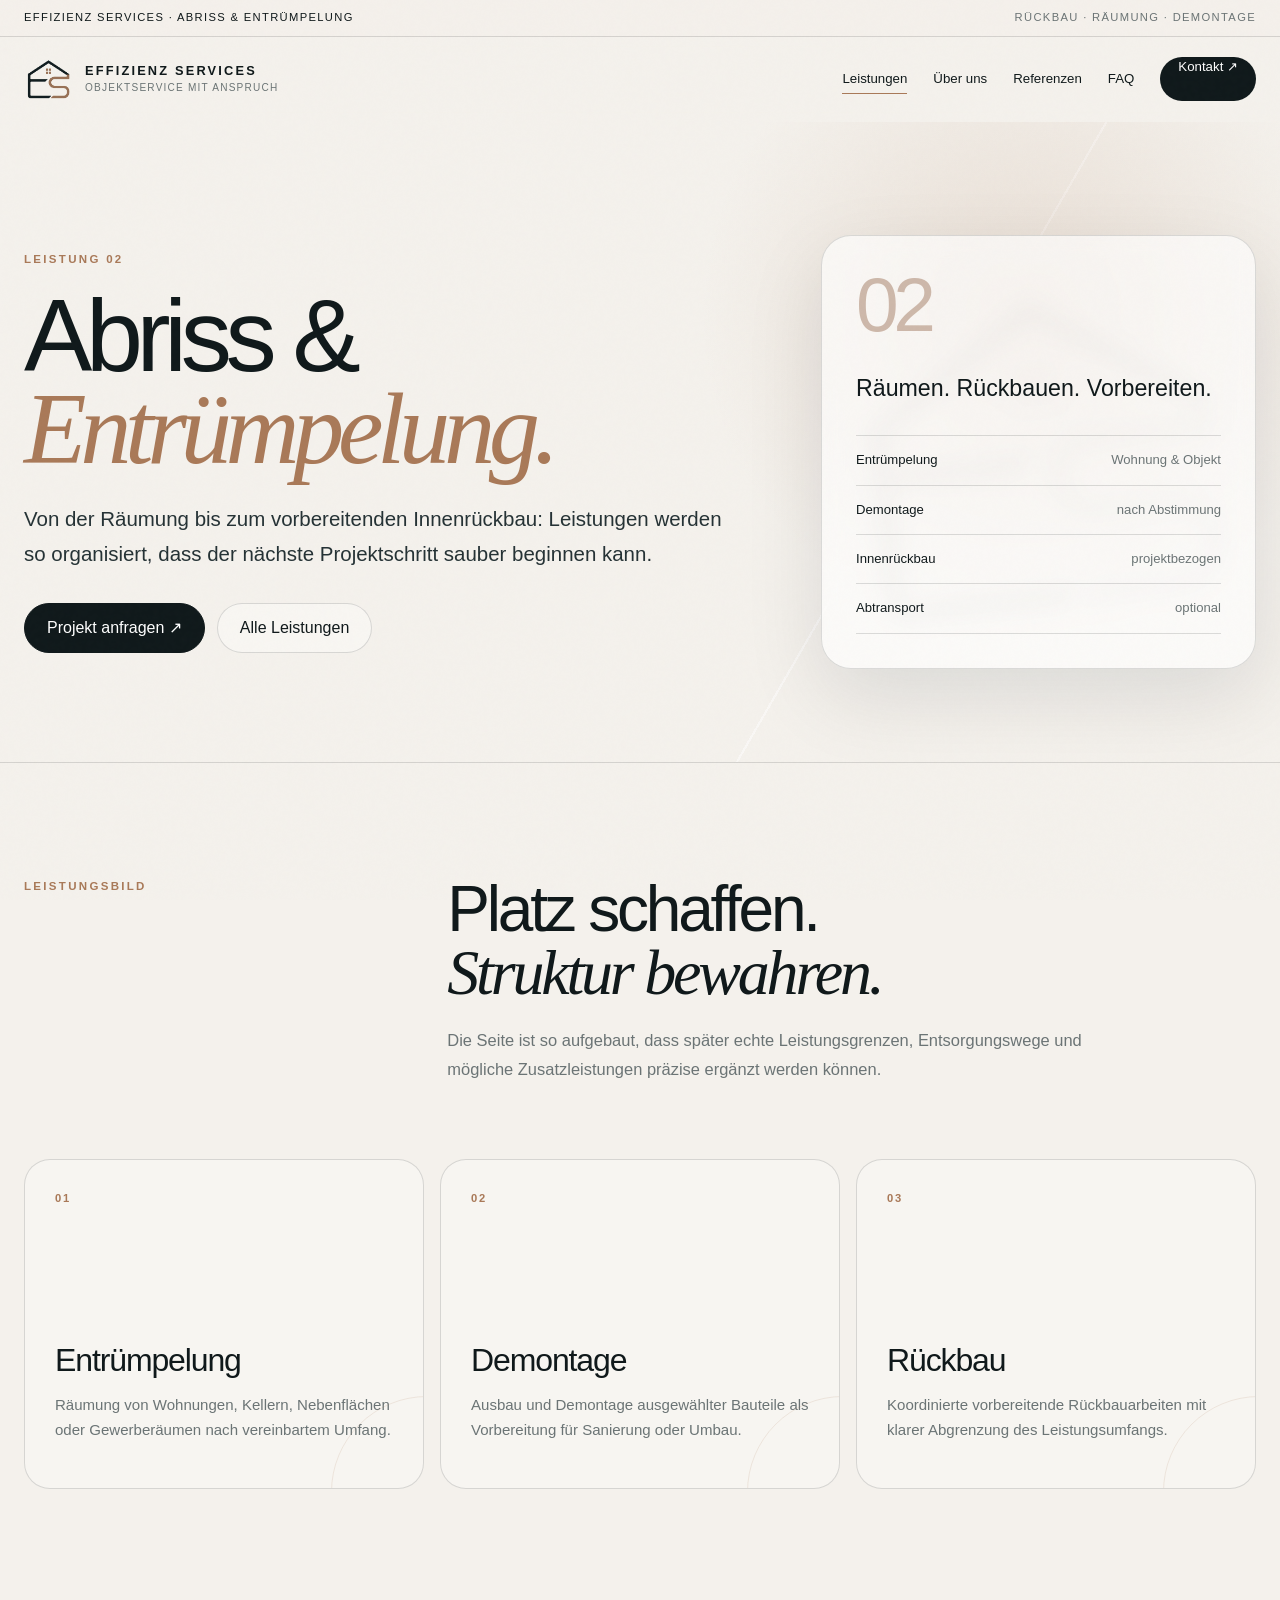
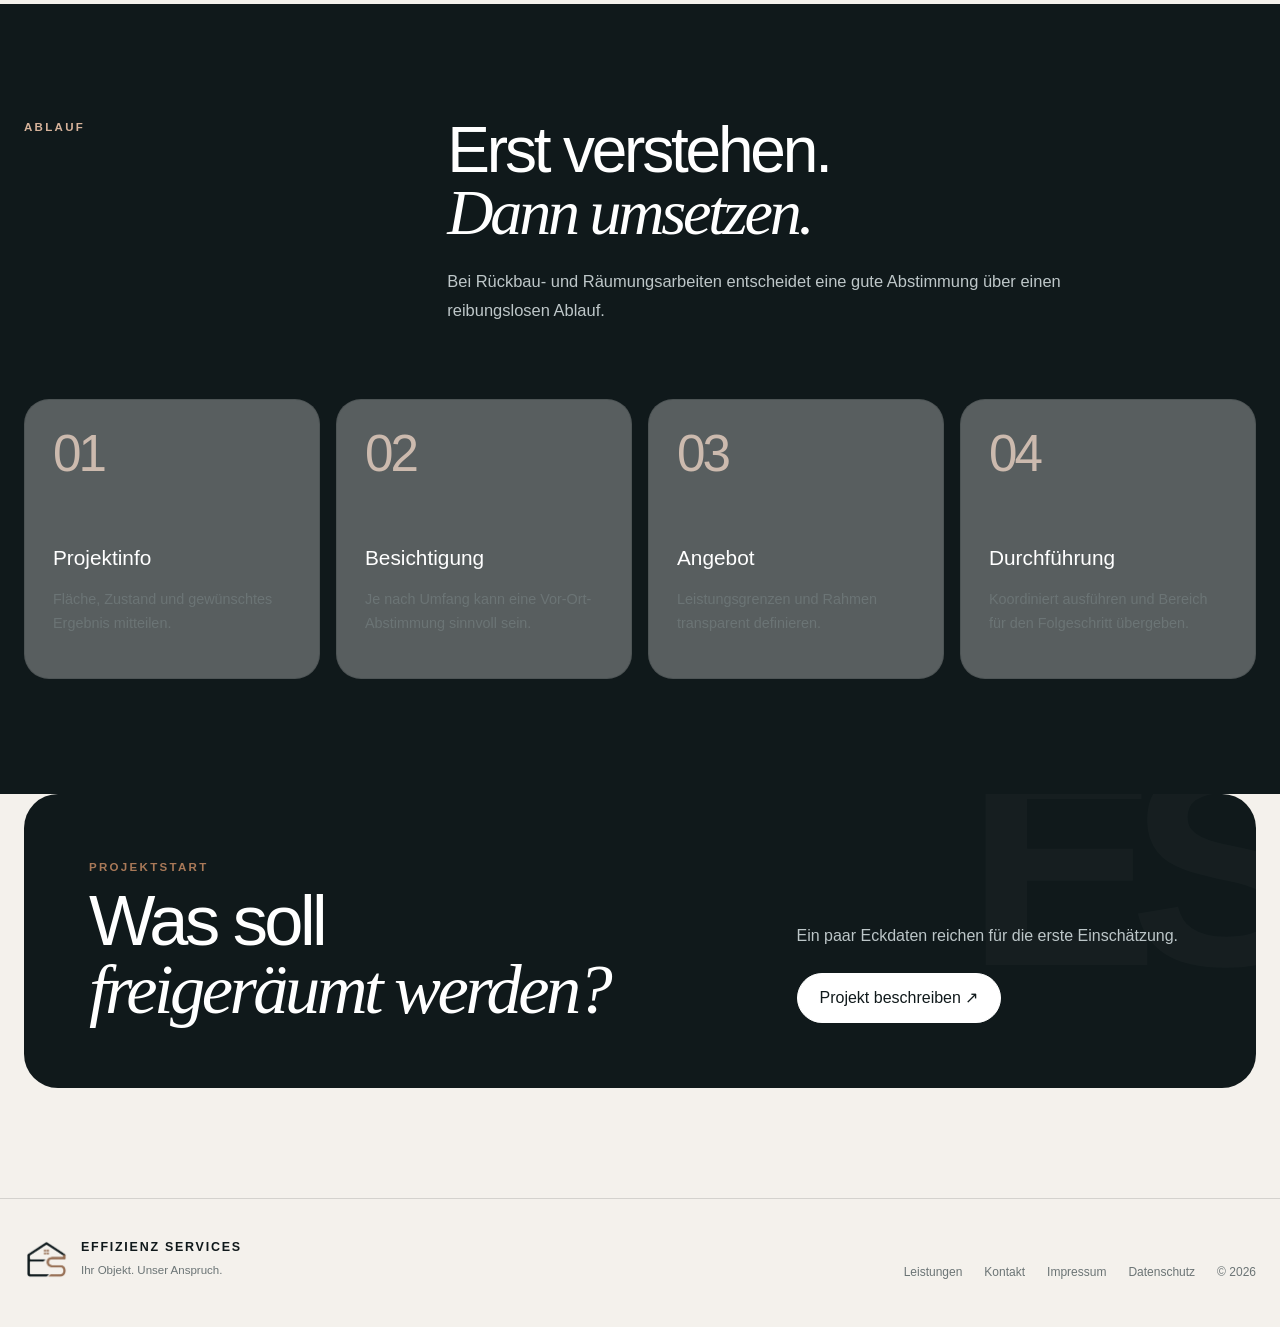
==== abriss-entruempelung/index.html @ 51187a9a "Build premium multi-page website inspired by architectural references" ====
<!doctype html><html lang="de"><head><meta charset="utf-8"><meta name="viewport" content="width=device-width, initial-scale=1, viewport-fit=cover"><title>Abriss & Entrümpelung | Effizienz Services</title><meta name="description" content="Innenrückbau, Demontage und Entrümpelung – strukturiert geplant und sauber umgesetzt."><link rel="canonical" href="https://effizienz.pages.dev/abriss-entruempelung/"><link rel="icon" href="/Picture2.png"><link rel="stylesheet" href="/pages.css"></head><body><div class="noise"></div><div class="topline"><div class="wrap"><span>Effizienz Services · Abriss & Entrümpelung</span><span>Rückbau · Räumung · Demontage</span></div></div><header><div class="wrap nav"><a class="brand" href="/"><img src="/Picture2.png" alt="Effizienz Services Logo"><span class="brand-copy"><strong>Effizienz Services</strong><span>Objektservice mit Anspruch</span></span></a><button class="menu-btn" aria-label="Menü öffnen" aria-expanded="false"><span></span></button><nav><a class="active" href="/leistungen/">Leistungen</a><a href="/ueber-uns/">Über uns</a><a href="/referenzen/">Referenzen</a><a href="/faq/">FAQ</a><a class="nav-cta" href="/kontakt/">Kontakt ↗</a></nav></div></header><main><section class="page-hero"><div class="wrap hero-shell"><div class="hero-copy reveal"><div class="eyebrow">Leistung 02</div><h1>Abriss &<br><span class="serif">Entrümpelung.</span></h1><p>Von der Räumung bis zum vorbereitenden Innenrückbau: Leistungen werden so organisiert, dass der nächste Projektschritt sauber beginnen kann.</p><div class="hero-actions"><a class="btn dark" href="/kontakt/">Projekt anfragen ↗</a><a class="btn light" href="/leistungen/">Alle Leistungen</a></div></div><div class="hero-aside reveal"><img class="hero-mark" src="/Picture2.png" alt=""><div class="info-card"><div class="num">02</div><h3>Räumen. Rückbauen. Vorbereiten.</h3><div class="info-list"><span><b>Entrümpelung</b><em>Wohnung & Objekt</em></span><span><b>Demontage</b><em>nach Abstimmung</em></span><span><b>Innenrückbau</b><em>projektbezogen</em></span><span><b>Abtransport</b><em>optional</em></span></div></div></div></div></section><section class="content"><div class="wrap"><div class="section-head reveal"><div class="eyebrow">Leistungsbild</div><div><h2>Platz schaffen.<br><span class="serif">Struktur bewahren.</span></h2><p>Die Seite ist so aufgebaut, dass später echte Leistungsgrenzen, Entsorgungswege und mögliche Zusatzleistungen präzise ergänzt werden können.</p></div></div><div class="cards"><div class="card span4 reveal"><span class="kicker">01</span><div><h3>Entrümpelung</h3><p>Räumung von Wohnungen, Kellern, Nebenflächen oder Gewerberäumen nach vereinbartem Umfang.</p></div></div><div class="card span4 reveal"><span class="kicker">02</span><div><h3>Demontage</h3><p>Ausbau und Demontage ausgewählter Bauteile als Vorbereitung für Sanierung oder Umbau.</p></div></div><div class="card span4 reveal"><span class="kicker">03</span><div><h3>Rückbau</h3><p>Koordinierte vorbereitende Rückbauarbeiten mit klarer Abgrenzung des Leistungsumfangs.</p></div></div></div></div></section><section class="content dark-section"><div class="wrap"><div class="section-head reveal"><div class="eyebrow">Ablauf</div><div><h2>Erst verstehen.<br><span class="serif">Dann umsetzen.</span></h2><p>Bei Rückbau- und Räumungsarbeiten entscheidet eine gute Abstimmung über einen reibungslosen Ablauf.</p></div></div><div class="process-grid"><div class="process-card reveal"><span class="step">01</span><div><h3>Projektinfo</h3><p>Fläche, Zustand und gewünschtes Ergebnis mitteilen.</p></div></div><div class="process-card reveal"><span class="step">02</span><div><h3>Besichtigung</h3><p>Je nach Umfang kann eine Vor-Ort-Abstimmung sinnvoll sein.</p></div></div><div class="process-card reveal"><span class="step">03</span><div><h3>Angebot</h3><p>Leistungsgrenzen und Rahmen transparent definieren.</p></div></div><div class="process-card reveal"><span class="step">04</span><div><h3>Durchführung</h3><p>Koordiniert ausführen und Bereich für den Folgeschritt übergeben.</p></div></div></div></div></section><section class="cta"><div class="wrap"><div class="cta-shell reveal"><div><div class="eyebrow">Projektstart</div><h2>Was soll<br><span class="serif">freigeräumt werden?</span></h2></div><div><p>Ein paar Eckdaten reichen für die erste Einschätzung.</p><a class="btn" href="/kontakt/">Projekt beschreiben ↗</a></div></div></div></section></main><footer><div class="wrap footer-grid"><div class="footer-brand"><img src="/Picture2.png" alt=""><div><strong>Effizienz Services</strong><span>Ihr Objekt. Unser Anspruch.</span></div></div><div class="footer-links"><a href="/leistungen/">Leistungen</a><a href="/kontakt/">Kontakt</a><a href="/impressum/">Impressum</a><a href="/datenschutz/">Datenschutz</a><span>© <span id="year"></span></span></div></div></footer><script src="/site.js" defer></script></body></html>
---- pages.css ----
:root{--ink:#10191b;--ink2:#253235;--paper:#f4f1ec;--paper2:#ebe6de;--white:#fff;--bronze:#a97958;--bronze2:#d4b39d;--muted:#6b7475;--line:rgba(16,25,27,.14);--darkline:rgba(255,255,255,.16);--max:1320px;--shadow:0 28px 80px rgba(13,23,25,.10)}*{box-sizing:border-box}html{scroll-behavior:smooth;overflow-x:hidden}body{margin:0;min-width:0;overflow-x:hidden;background:var(--paper);color:var(--ink);font-family:"Helvetica Neue",Helvetica,Arial,sans-serif;line-height:1.55;-webkit-font-smoothing:antialiased;text-rendering:optimizeLegibility}img,svg{display:block;max-width:100%}a{color:inherit;text-decoration:none}button,input,textarea,select{font:inherit}section,header,footer,main,div,article,aside,nav{min-width:0}h1,h2,h3,p,a,span,strong{overflow-wrap:break-word}.wrap{width:min(calc(100% - 48px),var(--max));margin-inline:auto}.serif{font-family:Georgia,"Times New Roman",serif;font-style:italic;font-weight:400}.eyebrow{font-size:.72rem;letter-spacing:.20em;text-transform:uppercase;font-weight:700;color:var(--bronze)}.btn{display:inline-flex;align-items:center;justify-content:center;gap:10px;min-height:50px;padding:0 22px;border:1px solid var(--ink);border-radius:999px;background:transparent;white-space:nowrap;transition:.22s ease}.btn:hover{transform:translateY(-2px);box-shadow:0 14px 34px rgba(16,25,27,.12)}.btn.dark{background:var(--ink);color:#fff}.btn.light{background:rgba(255,255,255,.35);border-color:var(--line)}.noise{position:fixed;inset:0;z-index:100;pointer-events:none;opacity:.03;background-image:url("data:image/svg+xml,%3Csvg viewBox='0 0 180 180' xmlns='http://www.w3.org/2000/svg'%3E%3Cfilter id='n'%3E%3CfeTurbulence type='fractalNoise' baseFrequency='.9' numOctaves='3' stitchTiles='stitch'/%3E%3C/filter%3E%3Crect width='100%25' height='100%25' filter='url(%23n)' opacity='.55'/%3E%3C/svg%3E")}.topline{border-bottom:1px solid var(--line);font-size:.7rem;letter-spacing:.12em;text-transform:uppercase;background:rgba(244,241,236,.96)}.topline .wrap{height:36px;display:flex;align-items:center;justify-content:space-between;gap:20px;white-space:nowrap;overflow:hidden}.topline span:last-child{color:var(--muted);overflow:hidden;text-overflow:ellipsis}header{position:sticky;top:0;z-index:50;border-bottom:1px solid transparent;background:rgba(244,241,236,.86);backdrop-filter:blur(18px);-webkit-backdrop-filter:blur(18px);transition:.2s ease}header.scrolled{border-color:var(--line);background:rgba(244,241,236,.96)}.nav{height:84px;display:flex;align-items:center;justify-content:space-between;gap:28px}.brand{display:flex;align-items:center;gap:13px}.brand img{width:48px;height:48px;object-fit:contain;flex:0 0 auto}.brand-copy{display:flex;flex-direction:column;line-height:1.08}.brand-copy strong{font-size:.8rem;letter-spacing:.17em;text-transform:uppercase;white-space:nowrap}.brand-copy span{margin-top:6px;font-size:.63rem;letter-spacing:.12em;text-transform:uppercase;color:var(--muted);white-space:nowrap}.menu-btn{display:none;position:relative;width:44px;height:44px;border:1px solid var(--line);border-radius:50%;background:rgba(255,255,255,.35)}.menu-btn span,.menu-btn:before,.menu-btn:after{content:"";position:absolute;left:50%;width:18px;height:1px;background:var(--ink);transform:translateX(-50%);transition:.2s}.menu-btn span{top:50%}.menu-btn:before{top:39%}.menu-btn:after{top:61%}.menu-btn.open span{opacity:0}.menu-btn.open:before{top:50%;transform:translateX(-50%) rotate(45deg)}.menu-btn.open:after{top:50%;transform:translateX(-50%) rotate(-45deg)}nav{display:flex;align-items:center;gap:26px;font-size:.83rem}nav a{position:relative;padding:10px 0;white-space:nowrap}nav a:not(.nav-cta):after{content:"";position:absolute;left:0;right:100%;bottom:5px;height:1px;background:var(--bronze);transition:.2s}nav a:hover:after,nav a.active:after{right:0}.nav-cta{min-height:44px;padding:0 18px;border-radius:999px;background:var(--ink);color:#fff}.page-hero{position:relative;overflow:hidden;border-bottom:1px solid var(--line)}.page-hero:before{content:"";position:absolute;inset:0;background:radial-gradient(circle at 80% 30%,rgba(169,121,88,.16),transparent 29%),linear-gradient(120deg,transparent 0 67%,rgba(255,255,255,.46) 67% 67.15%,transparent 67.15%)}.hero-shell{position:relative;min-height:620px;padding:100px 0 80px;display:grid;grid-template-columns:minmax(0,1.25fr) minmax(340px,.75fr);gap:72px;align-items:center}.hero-copy{position:relative;z-index:2}.hero-copy .eyebrow{margin-bottom:22px}.hero-copy h1{margin:0;font-size:clamp(3.7rem,8vw,8.5rem);line-height:.89;letter-spacing:-.062em;font-weight:500;max-width:950px}.hero-copy h1 .serif{color:var(--bronze)}.hero-copy>p{max-width:720px;margin-top:28px;font-size:clamp(1.03rem,1.6vw,1.28rem);line-height:1.7;color:var(--ink2)}.hero-actions{display:flex;flex-wrap:wrap;gap:12px;margin-top:32px}.hero-aside{position:relative;min-height:460px;display:grid;place-items:center}.hero-mark{position:absolute;width:min(92%,460px);opacity:.055;filter:grayscale(1);transform:rotate(-6deg)}.info-card{position:relative;z-index:2;width:min(100%,440px);padding:34px;border:1px solid var(--line);border-radius:30px;background:rgba(255,255,255,.62);backdrop-filter:blur(10px);box-shadow:var(--shadow)}.info-card .num{font-size:4.8rem;line-height:.9;letter-spacing:-.07em;font-weight:300;color:#cdb8aa}.info-card h3{margin:32px 0 12px;font-size:1.45rem;font-weight:500}.info-card p{color:var(--muted);font-size:.94rem}.info-list{display:grid;gap:0;margin-top:28px;border-top:1px solid var(--line)}.info-list span{display:flex;justify-content:space-between;gap:18px;padding:14px 0;border-bottom:1px solid var(--line);font-size:.82rem}.info-list b{font-weight:500}.info-list em{font-style:normal;color:var(--muted);text-align:right}section.content{padding:115px 0}.section-head{display:grid;grid-template-columns:.62fr 1.38fr;gap:60px;align-items:start;margin-bottom:58px}.section-head h2{margin:0;font-size:clamp(2.5rem,5vw,5.3rem);line-height:.98;letter-spacing:-.05em;font-weight:500}.section-head p{max-width:690px;margin-top:22px;color:var(--muted);font-size:1.03rem;line-height:1.75}.cards{display:grid;grid-template-columns:repeat(12,minmax(0,1fr));gap:16px}.card{position:relative;overflow:hidden;min-height:330px;padding:30px;border:1px solid var(--line);border-radius:26px;background:rgba(255,255,255,.28);display:flex;flex-direction:column;justify-content:space-between;transition:.25s ease}.card:hover{transform:translateY(-5px);background:#fff;box-shadow:var(--shadow)}.card.span7{grid-column:span 7}.card.span5{grid-column:span 5}.card.span4{grid-column:span 4}.card.span6{grid-column:span 6}.card .kicker{font-size:.7rem;letter-spacing:.16em;text-transform:uppercase;color:var(--bronze);font-weight:700}.card h3{margin:44px 0 12px;font-size:clamp(1.45rem,2.5vw,2.25rem);line-height:1.08;letter-spacing:-.035em;font-weight:500}.card p{color:var(--muted);font-size:.94rem;line-height:1.65;max-width:560px}.card .arrow{position:absolute;top:24px;right:24px;font-size:1.5rem;color:#aea5a0}.card:after{content:"";position:absolute;width:190px;height:190px;border:1px solid rgba(169,121,88,.14);border-radius:50%;right:-100px;bottom:-100px}.dark-section{background:var(--ink);color:#fff;overflow:hidden}.dark-section .section-head p{color:#bec7c9}.dark-section .eyebrow{color:#d7b39b}.dark-section .card{background:rgba(255,255,255,.035);border-color:var(--darkline)}.dark-section .card:hover{background:rgba(255,255,255,.07);box-shadow:none}.dark-section .card p{color:#b8c2c4}.dark-section .card:after{border-color:rgba(255,255,255,.08)}.split{display:grid;grid-template-columns:1fr 1fr;gap:70px;align-items:center}.split-copy h2{margin:14px 0 24px;font-size:clamp(2.6rem,5vw,5.4rem);line-height:.97;letter-spacing:-.05em;font-weight:500}.split-copy p{color:var(--muted);line-height:1.75;max-width:650px}.checklist{display:grid;grid-template-columns:1fr 1fr;gap:12px 26px;margin-top:30px;padding-top:24px;border-top:1px solid var(--line)}.check{display:flex;align-items:center;gap:10px;font-size:.86rem}.check i{display:block;width:7px;height:7px;border-radius:50%;background:var(--bronze);flex:0 0 auto}.abstract-panel{position:relative;min-height:540px;border:1px solid var(--line);border-radius:32px;background:linear-gradient(145deg,#ece5dc,#faf8f4);overflow:hidden;display:grid;place-items:center}.abstract-panel img{width:min(67%,350px);opacity:.94}.abstract-panel:before,.abstract-panel:after{content:"";position:absolute;border:1px solid rgba(169,121,88,.28);border-radius:50%}.abstract-panel:before{width:360px;height:360px;right:-80px;top:-100px}.abstract-panel:after{width:230px;height:230px;left:-60px;bottom:-70px}.quote{position:absolute;left:28px;right:28px;bottom:28px;padding:22px;background:rgba(16,25,27,.94);color:#fff;border-radius:20px}.quote strong{display:block;font-size:1.05rem;font-weight:500}.quote span{display:block;margin-top:5px;color:#b9c3c5;font-size:.78rem}.process-grid{display:grid;grid-template-columns:repeat(4,1fr);gap:16px}.process-card{min-height:280px;padding:28px;border:1px solid var(--line);border-radius:25px;background:rgba(255,255,255,.3);display:flex;flex-direction:column;justify-content:space-between}.process-card .step{font-size:3.2rem;line-height:1;color:#ccbaae;font-weight:300;letter-spacing:-.06em}.process-card h3{margin:36px 0 10px;font-size:1.3rem;font-weight:500}.process-card p{font-size:.9rem;color:var(--muted);line-height:1.65}.cta{padding:0 0 110px}.cta-shell{position:relative;overflow:hidden;padding:65px;border-radius:34px;background:var(--ink);color:#fff;display:grid;grid-template-columns:1.25fr .75fr;gap:50px;align-items:end}.cta-shell:after{content:"ES";position:absolute;right:-3%;top:-25%;font-size:18rem;line-height:1;font-weight:800;letter-spacing:-.1em;color:rgba(255,255,255,.025);pointer-events:none}.cta h2{position:relative;z-index:2;margin:10px 0 0;font-size:clamp(2.8rem,5.5vw,5.7rem);line-height:.96;letter-spacing:-.05em;font-weight:500}.cta p{position:relative;z-index:2;color:#bcc6c8;line-height:1.7;margin-bottom:24px}.cta .btn{position:relative;z-index:2;border-color:#fff;background:#fff;color:var(--ink)}.service-detail{display:grid;grid-template-columns:.75fr 1.25fr;gap:70px;align-items:start}.sticky-index{position:sticky;top:130px}.sticky-index .eyebrow{margin-bottom:20px}.sticky-index ul{list-style:none;margin:0;padding:0;border-top:1px solid var(--line)}.sticky-index li{border-bottom:1px solid var(--line)}.sticky-index a{display:flex;justify-content:space-between;gap:16px;padding:16px 0;font-size:.85rem;color:var(--muted)}.sticky-index a:hover{color:var(--ink)}.detail-stack{display:grid;gap:18px}.detail-block{padding:34px;border:1px solid var(--line);border-radius:26px;background:rgba(255,255,255,.3)}.detail-block h2{margin:0 0 16px;font-size:clamp(2rem,4vw,3.8rem);line-height:1;letter-spacing:-.045em;font-weight:500}.detail-block p{color:var(--muted);line-height:1.75}.detail-bullets{display:grid;grid-template-columns:1fr 1fr;gap:10px 20px;margin-top:24px}.detail-bullets span{padding:12px 0;border-top:1px solid var(--line);font-size:.85rem}.case-grid{display:grid;grid-template-columns:repeat(12,minmax(0,1fr));gap:16px}.case{grid-column:span 6;min-height:360px;padding:30px;border:1px solid var(--line);border-radius:28px;background:rgba(255,255,255,.3);display:flex;flex-direction:column;justify-content:space-between}.case-top{display:flex;justify-content:space-between;gap:20px}.case-no{font-size:.72rem;letter-spacing:.16em;color:var(--bronze);text-transform:uppercase;font-weight:700}.case-meta{font-size:.75rem;color:var(--muted);text-align:right}.case h3{margin:56px 0 14px;font-size:clamp(1.7rem,3vw,2.7rem);line-height:1.05;letter-spacing:-.04em;font-weight:500}.case p{color:var(--muted);max-width:540px;line-height:1.68}.case-tags{display:flex;flex-wrap:wrap;gap:8px;margin-top:24px}.case-tags span{padding:8px 11px;border:1px solid var(--line);border-radius:999px;font-size:.72rem;color:var(--muted)}.future-media{margin-top:16px;padding:22px;border:1px dashed rgba(169,121,88,.45);border-radius:20px;color:var(--bronze);font-size:.8rem;text-align:center}.faq-list{display:grid;gap:0;border-top:1px solid var(--line)}.faq-item{border-bottom:1px solid var(--line)}.faq-q{width:100%;border:0;background:transparent;color:inherit;padding:24px 0;display:flex;justify-content:space-between;gap:30px;align-items:center;text-align:left;font-size:clamp(1.1rem,2vw,1.5rem);cursor:pointer}.faq-q span:last-child{font-size:1.5rem;font-weight:300;color:var(--bronze);transition:.2s}.faq-item.open .faq-q span:last-child{transform:rotate(45deg)}.faq-a{display:grid;grid-template-rows:0fr;transition:grid-template-rows .28s ease}.faq-a>div{overflow:hidden}.faq-a p{padding:0 0 24px;max-width:850px;color:var(--muted);line-height:1.75}.faq-item.open .faq-a{grid-template-rows:1fr}.contact-layout{display:grid;grid-template-columns:.82fr 1.18fr;gap:18px}.contact-panel{min-height:610px;padding:44px;border-radius:30px;background:var(--ink);color:#fff;display:flex;flex-direction:column;justify-content:space-between}.contact-panel h2{margin:16px 0 20px;font-size:clamp(2.7rem,5vw,5.2rem);line-height:.96;letter-spacing:-.05em;font-weight:500}.contact-panel p{color:#bec8ca;max-width:500px}.contact-methods{margin-top:42px;border-top:1px solid var(--darkline)}.contact-method{display:flex;justify-content:space-between;gap:20px;padding:17px 0;border-bottom:1px solid var(--darkline);font-size:.85rem}.contact-method span{color:#abb7b9}.contact-method strong{font-weight:500;text-align:right}.contact-form{padding:44px;border:1px solid var(--line);border-radius:30px;background:#fff}.contact-form h3{margin:0 0 30px;font-size:1.4rem}.form-grid{display:grid;grid-template-columns:1fr 1fr;gap:20px}.field{display:flex;flex-direction:column;gap:7px}.field.full{grid-column:1/-1}.field label{font-size:.7rem;letter-spacing:.11em;text-transform:uppercase;color:var(--muted)}.field input,.field textarea,.field select{width:100%;border:0;border-bottom:1px solid #c9cdcb;background:transparent;padding:13px 0;outline:none}.field textarea{min-height:120px;resize:vertical}.field input:focus,.field textarea:focus,.field select:focus{border-color:var(--bronze)}.form-bottom{display:flex;justify-content:space-between;gap:20px;align-items:center;margin-top:28px}.form-note{font-size:.75rem;color:var(--muted);max-width:350px}.legal{max-width:900px}.legal h1{font-size:clamp(3rem,7vw,6.5rem);line-height:.92;letter-spacing:-.055em;font-weight:500;margin:0 0 42px}.legal h2{font-size:1.35rem;margin:38px 0 12px}.legal p,.legal li{color:var(--muted);line-height:1.75}.legal-note{padding:18px 20px;border:1px solid rgba(169,121,88,.4);background:rgba(169,121,88,.08);border-radius:16px;color:#79543f;margin-bottom:32px}footer{border-top:1px solid var(--line);padding:38px 0 46px}.footer-grid{display:grid;grid-template-columns:1fr auto;gap:36px;align-items:end}.footer-brand{display:flex;align-items:center;gap:13px}.footer-brand img{width:44px;height:44px;object-fit:contain}.footer-brand strong{display:block;font-size:.78rem;letter-spacing:.14em;text-transform:uppercase}.footer-brand span{display:block;margin-top:5px;font-size:.72rem;color:var(--muted)}.footer-links{display:flex;flex-wrap:wrap;justify-content:flex-end;gap:14px 22px;align-items:center;font-size:.75rem;color:var(--muted)}.reveal{opacity:0;transform:translateY(18px);transition:opacity .65s ease,transform .65s ease}.reveal.in{opacity:1;transform:none}@media(max-width:980px){.menu-btn{display:block}nav{position:absolute;left:16px;right:16px;top:calc(100% + 8px);display:grid;gap:0;padding:10px;border:1px solid var(--line);border-radius:22px;background:rgba(244,241,236,.98);box-shadow:var(--shadow);opacity:0;visibility:hidden;transform:translateY(-8px);transition:.2s}nav.open{opacity:1;visibility:visible;transform:none}nav a{padding:13px 14px;border-bottom:1px solid var(--line)}nav a:last-child{border-bottom:0}.nav-cta{display:flex;margin-top:8px}.hero-shell{grid-template-columns:1fr;gap:38px;min-height:auto;padding:72px 0}.hero-aside{min-height:390px}.hero-mark{width:min(70%,380px)}.info-card{width:min(100%,600px)}.section-head{grid-template-columns:1fr;gap:18px}.split{grid-template-columns:1fr;gap:48px}.abstract-panel{min-height:440px}.process-grid{grid-template-columns:1fr 1fr}.service-detail{grid-template-columns:1fr}.sticky-index{position:relative;top:auto}.sticky-index ul{display:flex;overflow-x:auto;gap:20px;border-top:0;padding-bottom:8px}.sticky-index li{border:0;flex:0 0 auto}.sticky-index a{padding:10px 0;border-bottom:1px solid var(--line)}.cta-shell{grid-template-columns:1fr}.contact-layout{grid-template-columns:1fr}.contact-panel{min-height:480px}.footer-grid{grid-template-columns:1fr}.footer-links{justify-content:flex-start}}@media(max-width:680px){.wrap{width:min(calc(100% - 24px),var(--max))}.topline .wrap{justify-content:center}.topline span:last-child{display:none}.nav{height:74px}.brand img{width:42px;height:42px}.brand-copy strong{font-size:.7rem;letter-spacing:.12em}.brand-copy span{display:none}.hero-shell{padding:54px 0}.hero-copy h1{font-size:clamp(3rem,14vw,5rem)}.hero-copy>p{font-size:1rem}.hero-actions{display:grid}.hero-actions .btn{width:100%}.hero-aside{min-height:auto}.hero-mark{display:none}.info-card{padding:25px;border-radius:24px}.info-card .num{font-size:3.8rem}.info-list span{align-items:flex-start;flex-direction:column;gap:4px}.info-list em{text-align:left}section.content{padding:78px 0}.section-head{margin-bottom:38px}.section-head h2{font-size:clamp(2.3rem,11vw,3.7rem)}.cards{grid-template-columns:1fr}.card.span7,.card.span5,.card.span4,.card.span6{grid-column:auto;min-height:300px;padding:24px}.card h3{margin-top:38px}.checklist{grid-template-columns:1fr}.abstract-panel{min-height:360px}.abstract-panel img{width:58%}.quote{left:14px;right:14px;bottom:14px;padding:17px}.process-grid{grid-template-columns:1fr}.process-card{min-height:235px;padding:24px}.cta{padding-bottom:78px}.cta-shell{padding:36px 24px;border-radius:26px}.cta-shell:after{font-size:11rem}.detail-block{padding:25px}.detail-bullets{grid-template-columns:1fr}.case-grid{grid-template-columns:1fr}.case{grid-column:auto;min-height:320px;padding:25px}.case-top{flex-direction:column}.case-meta{text-align:left}.contact-panel,.contact-form{padding:30px 24px;border-radius:24px}.form-grid{grid-template-columns:1fr}.field.full{grid-column:auto}.form-bottom{align-items:stretch;flex-direction:column}.form-bottom .btn{width:100%}.contact-method{flex-direction:column;gap:4px}.contact-method strong{text-align:left}.footer-links{gap:12px 16px}.legal h1{font-size:clamp(2.8rem,13vw,4.6rem)}}@media(prefers-reduced-motion:reduce){html{scroll-behavior:auto}.reveal{opacity:1;transform:none;transition:none}.btn,.card{transition:none}}
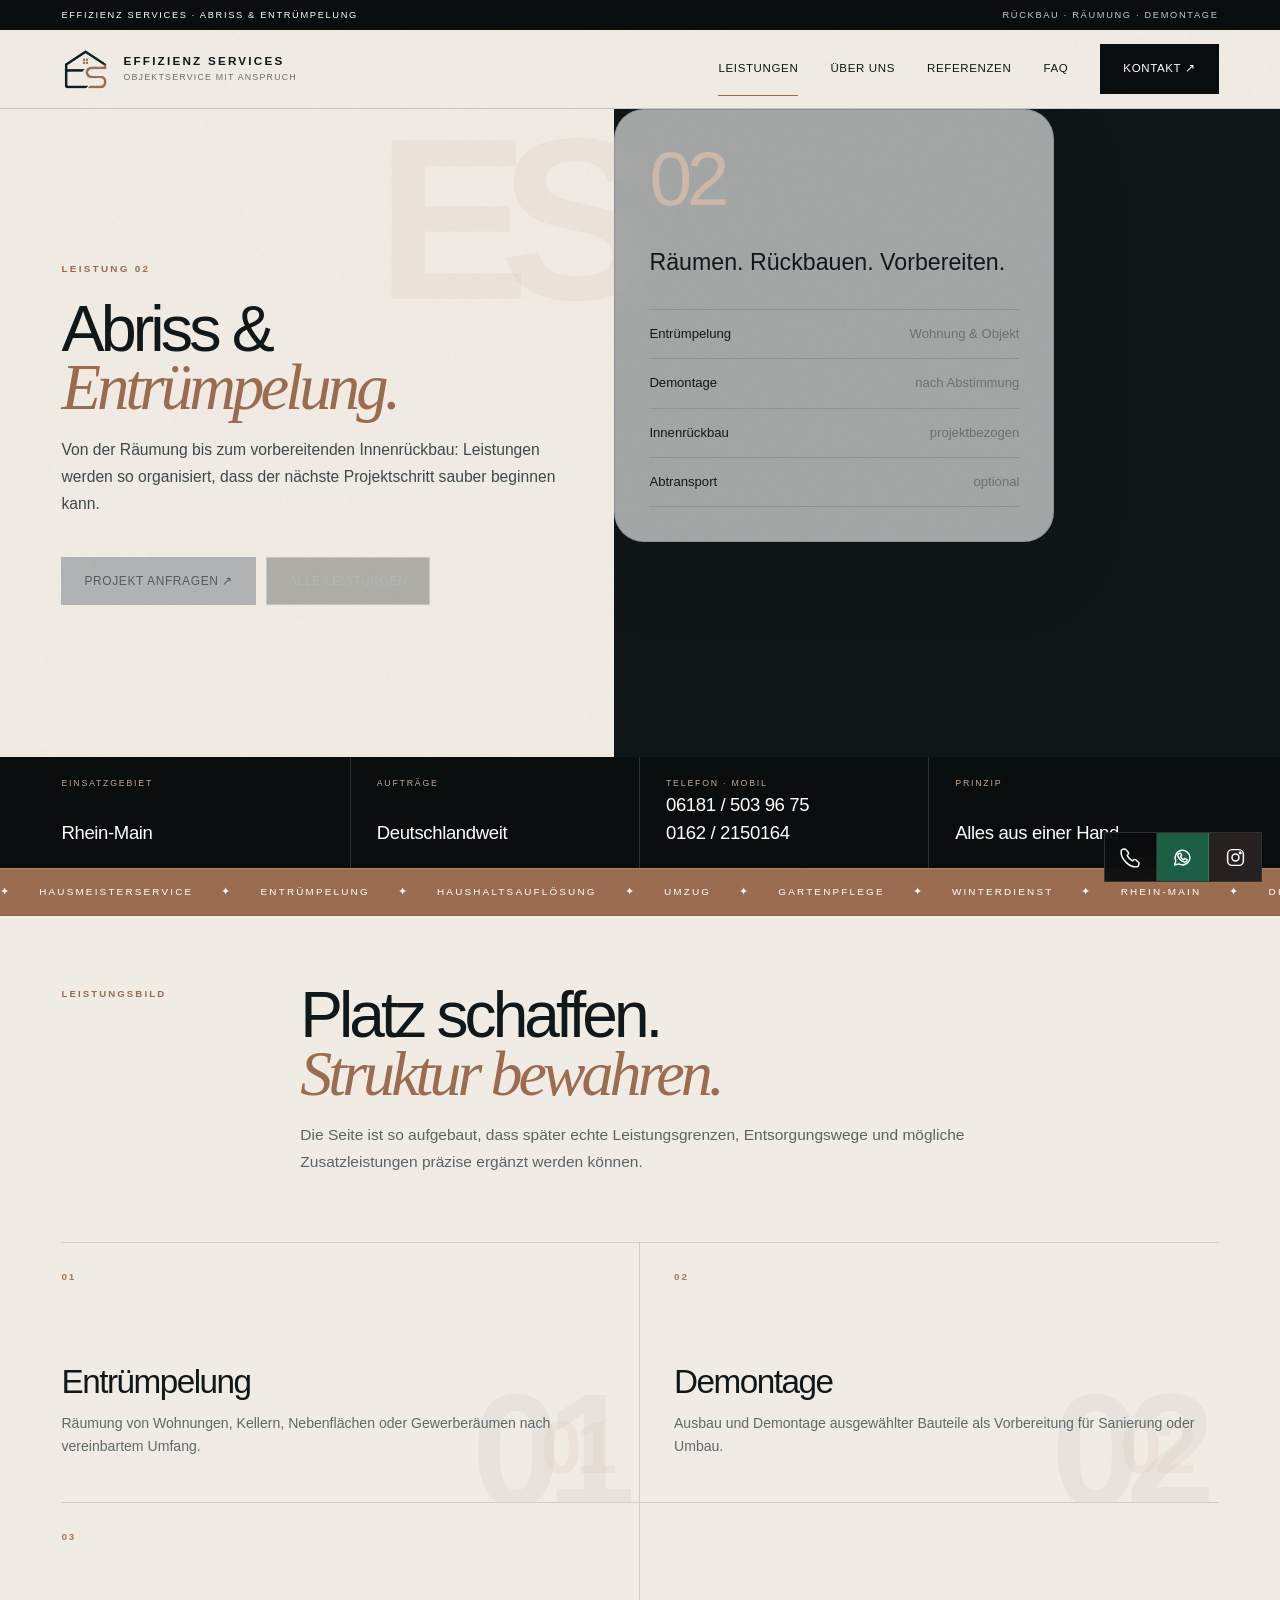
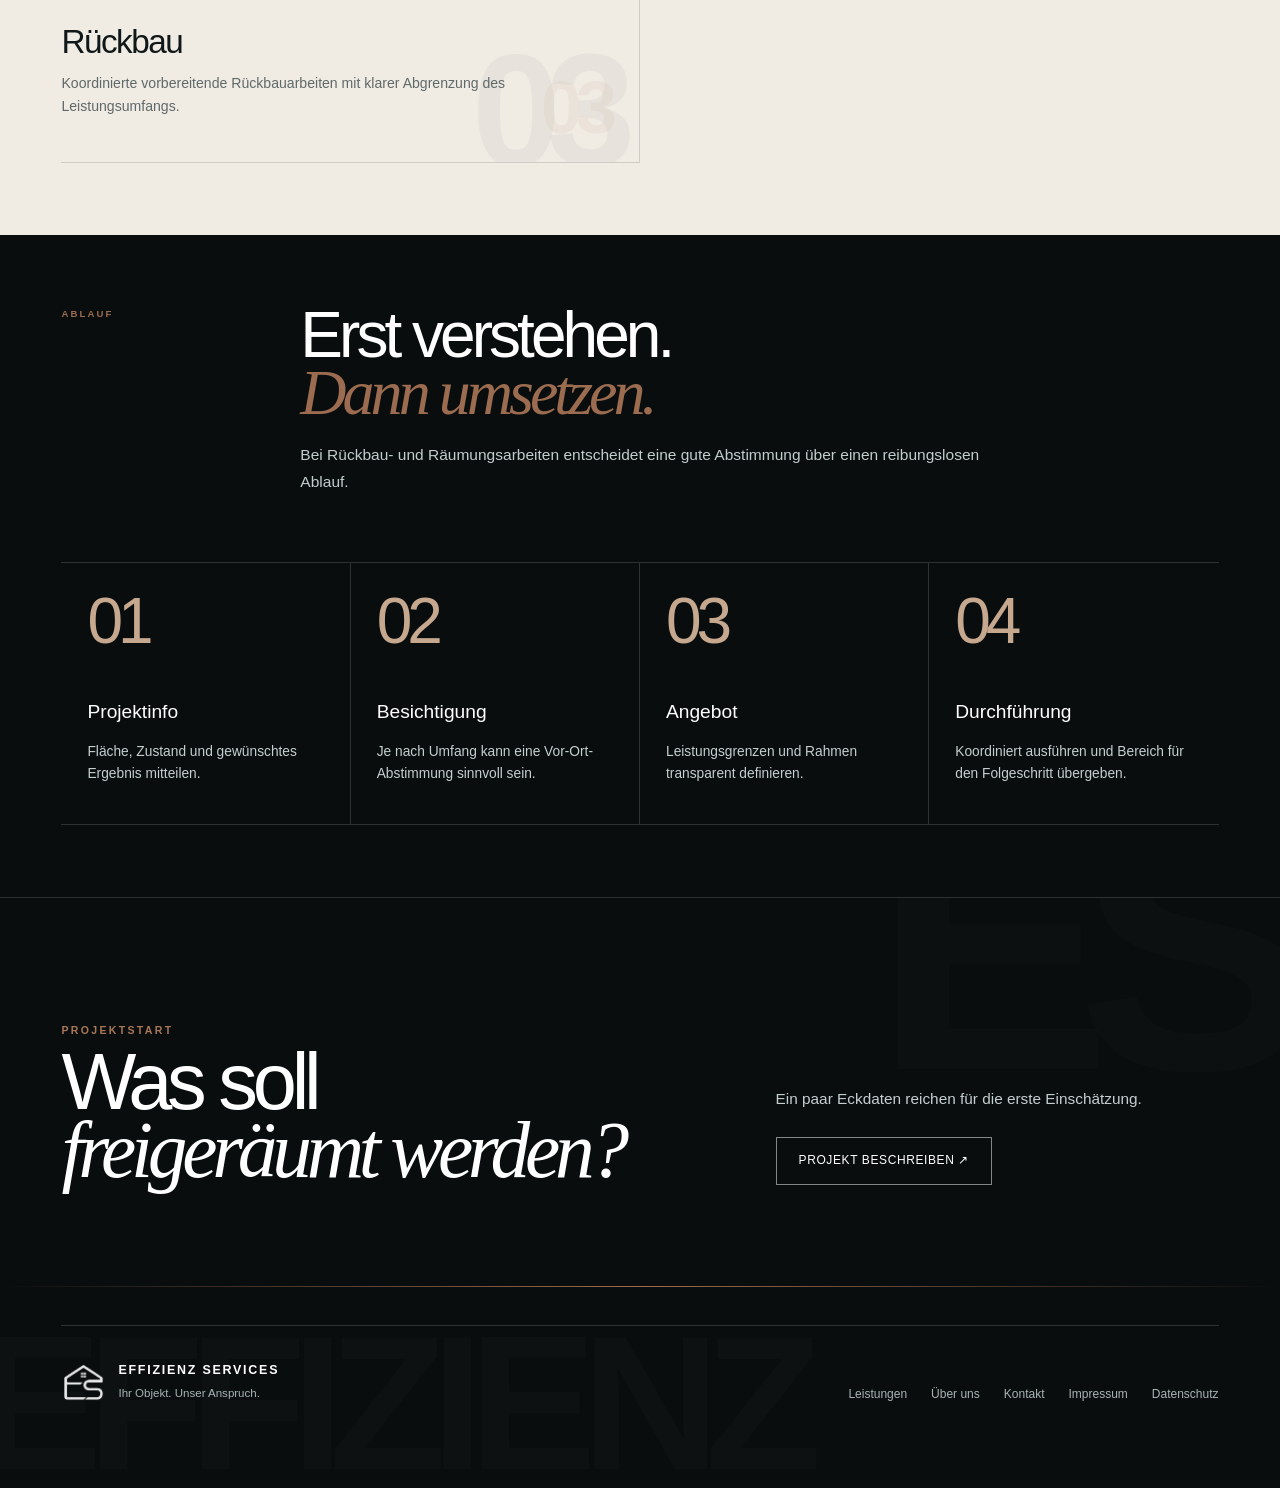
==== commit 46266e28: "Force Entrümpelung onto second hero line" ====
--- a/abriss-entruempelung/index.html
+++ b/abriss-entruempelung/index.html
@@ -1 +1 @@
-<!doctype html><html lang="de"><head><meta charset="utf-8"><meta name="viewport" content="width=device-width, initial-scale=1, viewport-fit=cover"><title>Abriss & Entrümpelung | Effizienz Services</title><meta name="description" content="Innenrückbau, Demontage und Entrümpelung – strukturiert geplant und sauber umgesetzt."><link rel="canonical" href="https://effizienz.pages.dev/abriss-entruempelung/"><link rel="icon" href="/Picture2.png"><link rel="stylesheet" href="/pages.css"></head><body><div class="noise"></div><div class="topline"><div class="wrap"><span>Effizienz Services · Abriss & Entrümpelung</span><span>Rückbau · Räumung · Demontage</span></div></div><header><div class="wrap nav"><a class="brand" href="/"><img src="/Picture2.png" alt="Effizienz Services Logo"><span class="brand-copy"><strong>Effizienz Services</strong><span>Objektservice mit Anspruch</span></span></a><button class="menu-btn" aria-label="Menü öffnen" aria-expanded="false"><span></span></button><nav><a class="active" href="/leistungen/">Leistungen</a><a href="/ueber-uns/">Über uns</a><a href="/referenzen/">Referenzen</a><a href="/faq/">FAQ</a><a class="nav-cta" href="/kontakt/">Kontakt ↗</a></nav></div></header><main><section class="page-hero"><div class="wrap hero-shell"><div class="hero-copy reveal"><div class="eyebrow">Leistung 02</div><h1>Abriss &<br><span class="serif">Entrümpelung.</span></h1><p>Von der Räumung bis zum vorbereitenden Innenrückbau: Leistungen werden so organisiert, dass der nächste Projektschritt sauber beginnen kann.</p><div class="hero-actions"><a class="btn dark" href="/kontakt/">Projekt anfragen ↗</a><a class="btn light" href="/leistungen/">Alle Leistungen</a></div></div><div class="hero-aside reveal"><img class="hero-mark" src="/Picture2.png" alt=""><div class="info-card"><div class="num">02</div><h3>Räumen. Rückbauen. Vorbereiten.</h3><div class="info-list"><span><b>Entrümpelung</b><em>Wohnung & Objekt</em></span><span><b>Demontage</b><em>nach Abstimmung</em></span><span><b>Innenrückbau</b><em>projektbezogen</em></span><span><b>Abtransport</b><em>optional</em></span></div></div></div></div></section><section class="content"><div class="wrap"><div class="section-head reveal"><div class="eyebrow">Leistungsbild</div><div><h2>Platz schaffen.<br><span class="serif">Struktur bewahren.</span></h2><p>Die Seite ist so aufgebaut, dass später echte Leistungsgrenzen, Entsorgungswege und mögliche Zusatzleistungen präzise ergänzt werden können.</p></div></div><div class="cards"><div class="card span4 reveal"><span class="kicker">01</span><div><h3>Entrümpelung</h3><p>Räumung von Wohnungen, Kellern, Nebenflächen oder Gewerberäumen nach vereinbartem Umfang.</p></div></div><div class="card span4 reveal"><span class="kicker">02</span><div><h3>Demontage</h3><p>Ausbau und Demontage ausgewählter Bauteile als Vorbereitung für Sanierung oder Umbau.</p></div></div><div class="card span4 reveal"><span class="kicker">03</span><div><h3>Rückbau</h3><p>Koordinierte vorbereitende Rückbauarbeiten mit klarer Abgrenzung des Leistungsumfangs.</p></div></div></div></div></section><section class="content dark-section"><div class="wrap"><div class="section-head reveal"><div class="eyebrow">Ablauf</div><div><h2>Erst verstehen.<br><span class="serif">Dann umsetzen.</span></h2><p>Bei Rückbau- und Räumungsarbeiten entscheidet eine gute Abstimmung über einen reibungslosen Ablauf.</p></div></div><div class="process-grid"><div class="process-card reveal"><span class="step">01</span><div><h3>Projektinfo</h3><p>Fläche, Zustand und gewünschtes Ergebnis mitteilen.</p></div></div><div class="process-card reveal"><span class="step">02</span><div><h3>Besichtigung</h3><p>Je nach Umfang kann eine Vor-Ort-Abstimmung sinnvoll sein.</p></div></div><div class="process-card reveal"><span class="step">03</span><div><h3>Angebot</h3><p>Leistungsgrenzen und Rahmen transparent definieren.</p></div></div><div class="process-card reveal"><span class="step">04</span><div><h3>Durchführung</h3><p>Koordiniert ausführen und Bereich für den Folgeschritt übergeben.</p></div></div></div></div></section><section class="cta"><div class="wrap"><div class="cta-shell reveal"><div><div class="eyebrow">Projektstart</div><h2>Was soll<br><span class="serif">freigeräumt werden?</span></h2></div><div><p>Ein paar Eckdaten reichen für die erste Einschätzung.</p><a class="btn" href="/kontakt/">Projekt beschreiben ↗</a></div></div></div></section></main><footer><div class="wrap footer-grid"><div class="footer-brand"><img src="/Picture2.png" alt=""><div><strong>Effizienz Services</strong><span>Ihr Objekt. Unser Anspruch.</span></div></div><div class="footer-links"><a href="/leistungen/">Leistungen</a><a href="/kontakt/">Kontakt</a><a href="/impressum/">Impressum</a><a href="/datenschutz/">Datenschutz</a><span>© <span id="year"></span></span></div></div></footer><script src="/site.js" defer></script></body></html>+<!doctype html><html lang="de"><head><meta charset="utf-8"><meta name="viewport" content="width=device-width, initial-scale=1, viewport-fit=cover"><title>Abriss & Entrümpelung | Effizienz Services</title><meta name="description" content="Innenrückbau, Demontage und Entrümpelung – strukturiert geplant und sauber umgesetzt."><link rel="canonical" href="https://effizienz.pages.dev/abriss-entruempelung/"><link rel="icon" href="/Picture2.png"><link rel="stylesheet" href="/pages.css"></head><body><div class="noise"></div><div class="topline"><div class="wrap"><span>Effizienz Services · Abriss & Entrümpelung</span><span>Rückbau · Räumung · Demontage</span></div></div><header><div class="wrap nav"><a class="brand" href="/"><img src="/Picture2.png" alt="Effizienz Services Logo"><span class="brand-copy"><strong>Effizienz Services</strong><span>Objektservice mit Anspruch</span></span></a><button class="menu-btn" aria-label="Menü öffnen" aria-expanded="false"><span></span></button><nav><a class="active" href="/leistungen/">Leistungen</a><a href="/ueber-uns/">Über uns</a><a href="/referenzen/">Referenzen</a><a href="/faq/">FAQ</a><a class="nav-cta" href="/kontakt/">Kontakt ↗</a></nav></div></header><main><section class="page-hero"><div class="wrap hero-shell"><div class="hero-copy reveal"><div class="eyebrow">Leistung 02</div><h1><span style="display:block">Abriss &</span><span class="serif" style="display:block">Entrümpelung.</span></h1><p>Von der Räumung bis zum vorbereitenden Innenrückbau: Leistungen werden so organisiert, dass der nächste Projektschritt sauber beginnen kann.</p><div class="hero-actions"><a class="btn dark" href="/kontakt/">Projekt anfragen ↗</a><a class="btn light" href="/leistungen/">Alle Leistungen</a></div></div><div class="hero-aside reveal"><img class="hero-mark" src="/Picture2.png" alt=""><div class="info-card"><div class="num">02</div><h3>Räumen. Rückbauen. Vorbereiten.</h3><div class="info-list"><span><b>Entrümpelung</b><em>Wohnung & Objekt</em></span><span><b>Demontage</b><em>nach Abstimmung</em></span><span><b>Innenrückbau</b><em>projektbezogen</em></span><span><b>Abtransport</b><em>optional</em></span></div></div></div></div></section><section class="content"><div class="wrap"><div class="section-head reveal"><div class="eyebrow">Leistungsbild</div><div><h2>Platz schaffen.<br><span class="serif">Struktur bewahren.</span></h2><p>Die Seite ist so aufgebaut, dass später echte Leistungsgrenzen, Entsorgungswege und mögliche Zusatzleistungen präzise ergänzt werden können.</p></div></div><div class="cards"><div class="card span4 reveal"><span class="kicker">01</span><div><h3>Entrümpelung</h3><p>Räumung von Wohnungen, Kellern, Nebenflächen oder Gewerberäumen nach vereinbartem Umfang.</p></div></div><div class="card span4 reveal"><span class="kicker">02</span><div><h3>Demontage</h3><p>Ausbau und Demontage ausgewählter Bauteile als Vorbereitung für Sanierung oder Umbau.</p></div></div><div class="card span4 reveal"><span class="kicker">03</span><div><h3>Rückbau</h3><p>Koordinierte vorbereitende Rückbauarbeiten mit klarer Abgrenzung des Leistungsumfangs.</p></div></div></div></div></section><section class="content dark-section"><div class="wrap"><div class="section-head reveal"><div class="eyebrow">Ablauf</div><div><h2>Erst verstehen.<br><span class="serif">Dann umsetzen.</span></h2><p>Bei Rückbau- und Räumungsarbeiten entscheidet eine gute Abstimmung über einen reibungslosen Ablauf.</p></div></div><div class="process-grid"><div class="process-card reveal"><span class="step">01</span><div><h3>Projektinfo</h3><p>Fläche, Zustand und gewünschtes Ergebnis mitteilen.</p></div></div><div class="process-card reveal"><span class="step">02</span><div><h3>Besichtigung</h3><p>Je nach Umfang kann eine Vor-Ort-Abstimmung sinnvoll sein.</p></div></div><div class="process-card reveal"><span class="step">03</span><div><h3>Angebot</h3><p>Leistungsgrenzen und Rahmen transparent definieren.</p></div></div><div class="process-card reveal"><span class="step">04</span><div><h3>Durchführung</h3><p>Koordiniert ausführen und Bereich für den Folgeschritt übergeben.</p></div></div></div></div></section><section class="cta"><div class="wrap"><div class="cta-shell reveal"><div><div class="eyebrow">Projektstart</div><h2>Was soll<br><span class="serif">freigeräumt werden?</span></h2></div><div><p>Ein paar Eckdaten reichen für die erste Einschätzung.</p><a class="btn" href="/kontakt/">Projekt beschreiben ↗</a></div></div></div></section></main><footer><div class="wrap footer-grid"><div class="footer-brand"><img src="/Picture2.png" alt=""><div><strong>Effizienz Services</strong><span>Ihr Objekt. Unser Anspruch.</span></div></div><div class="footer-links"><a href="/leistungen/">Leistungen</a><a href="/kontakt/">Kontakt</a><a href="/impressum/">Impressum</a><a href="/datenschutz/">Datenschutz</a><span>© <span id="year"></span></span></div></div></footer><script src="/site.js" defer></script></body></html>
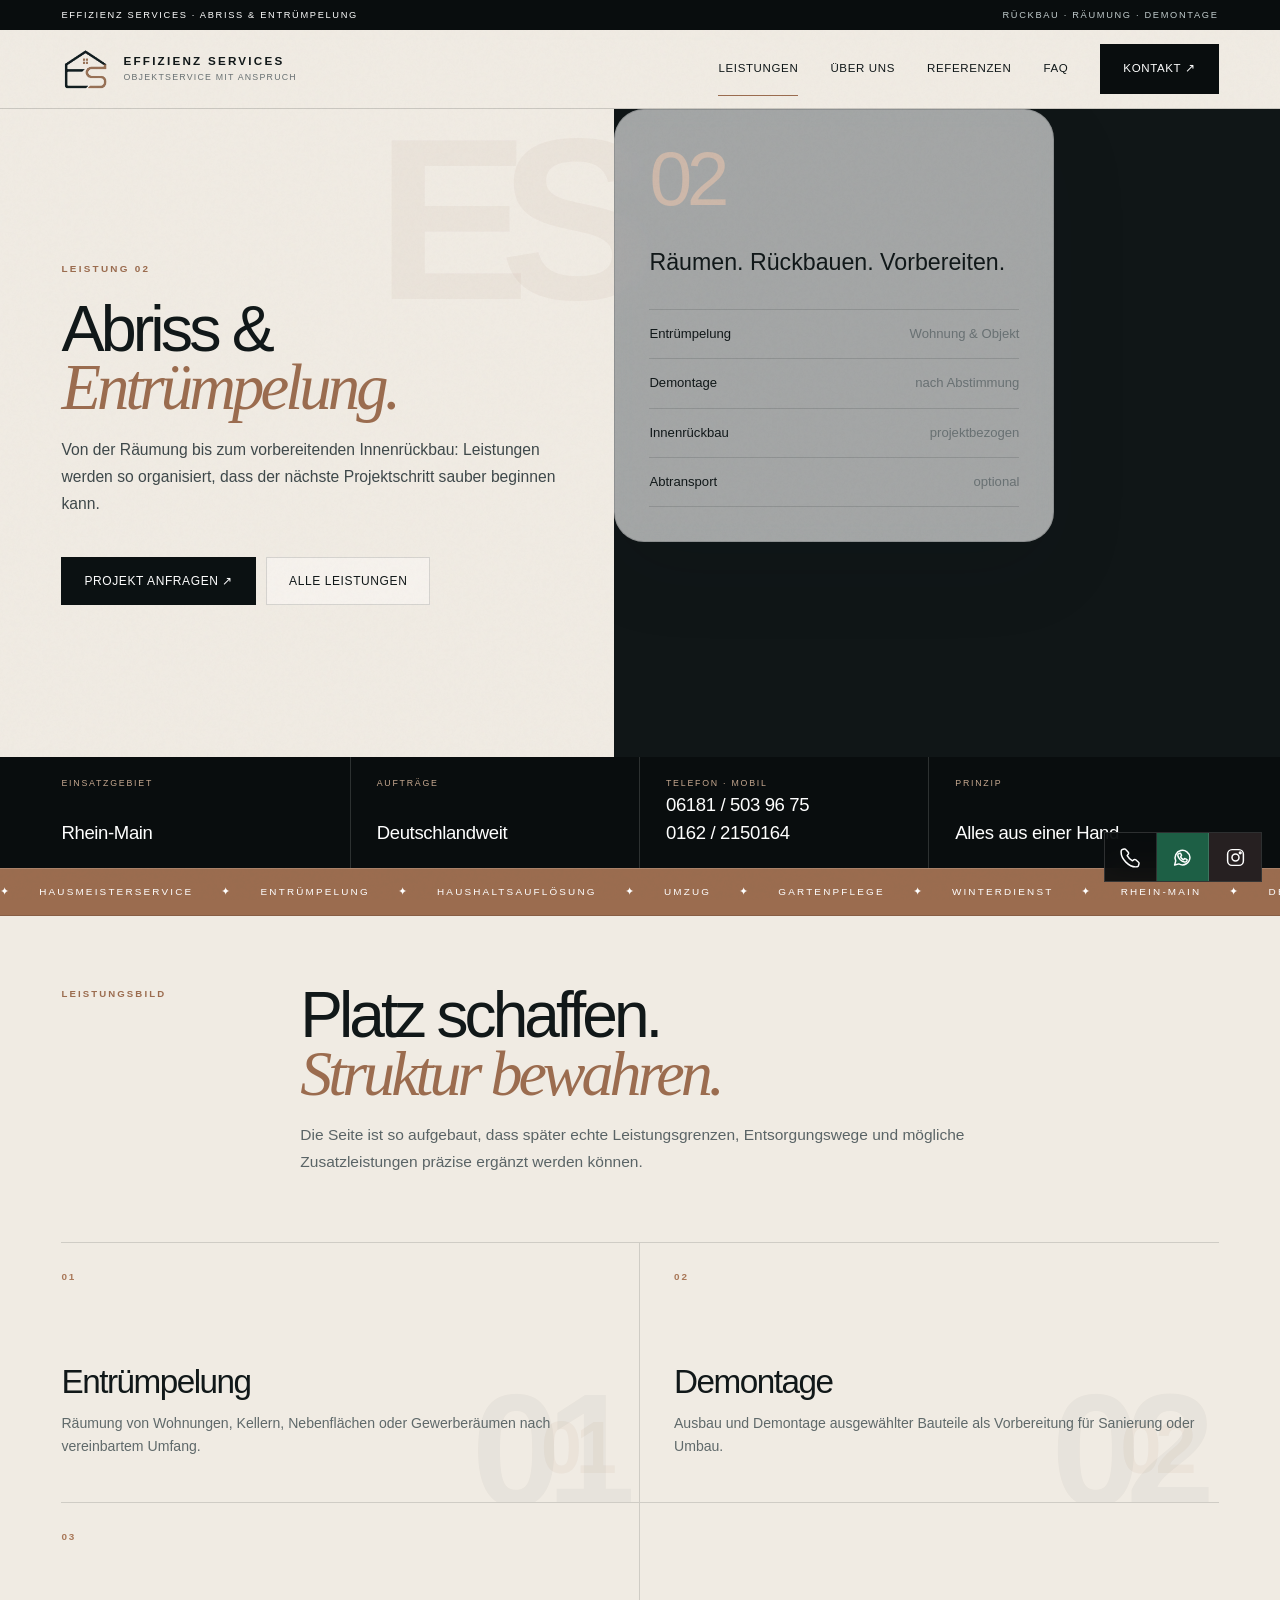
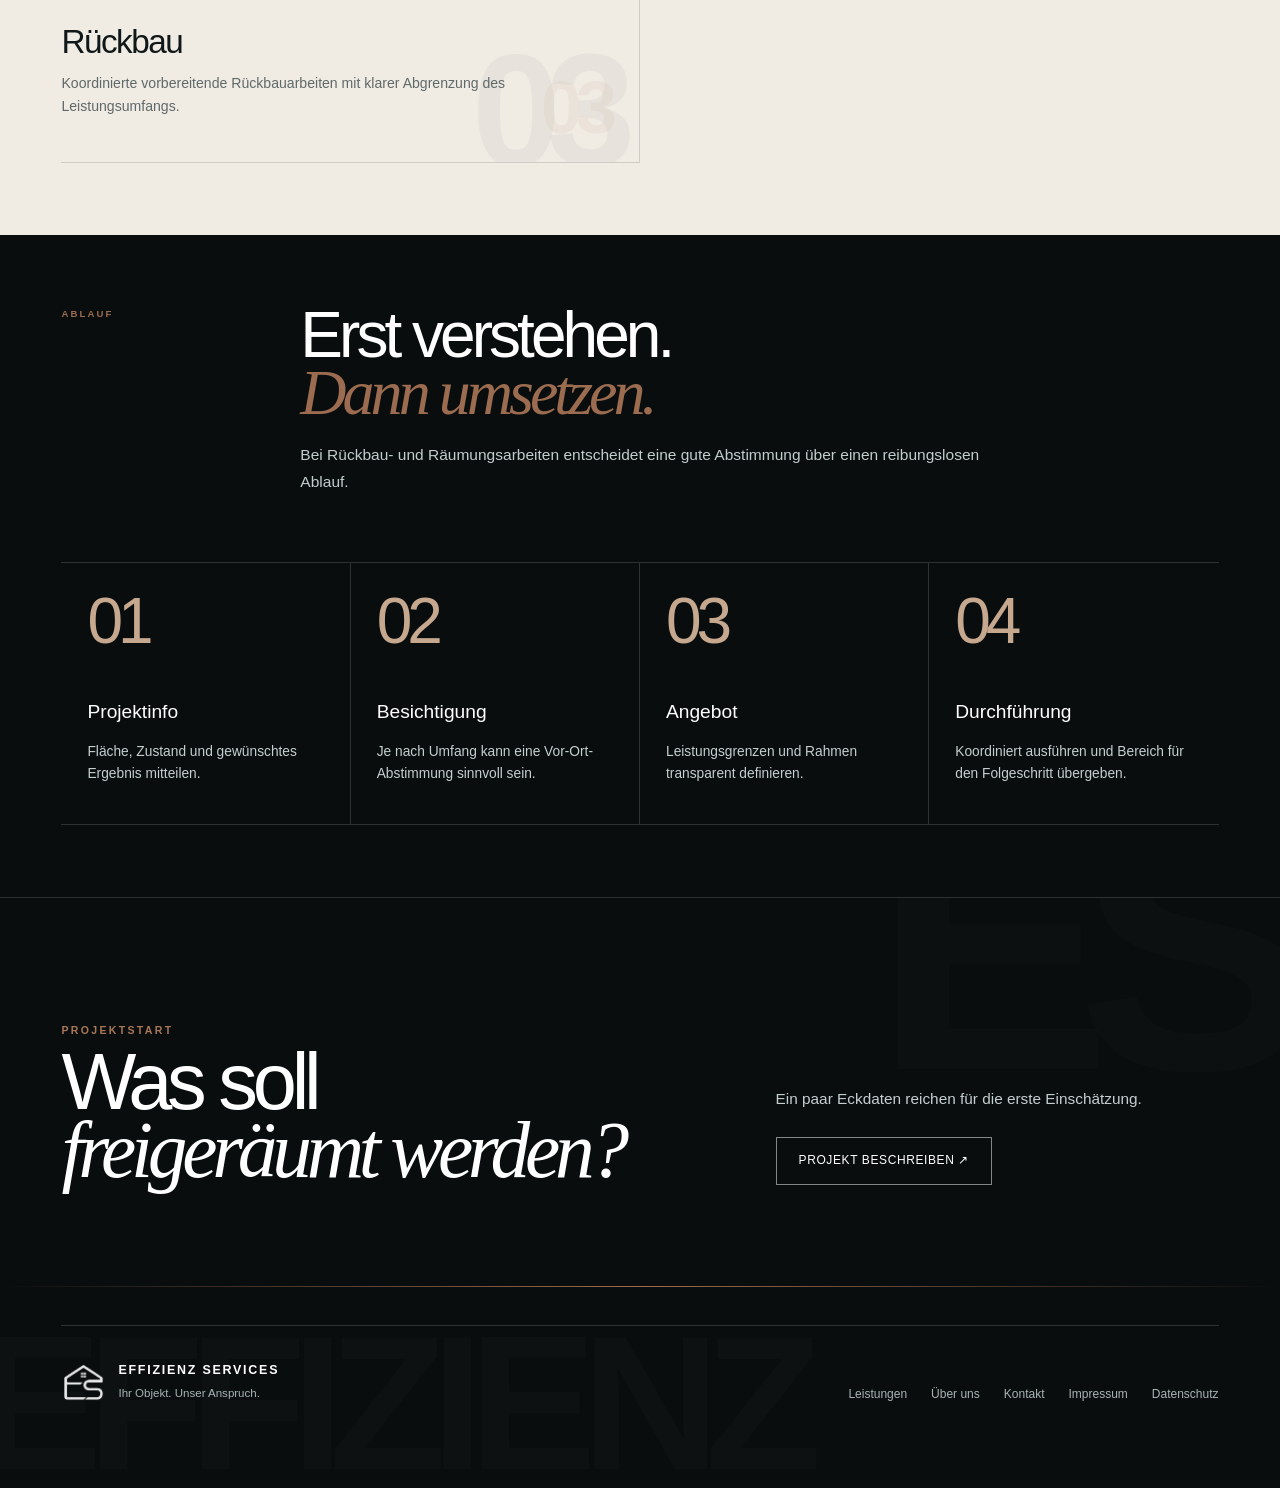
==== commit b8a6bbb8: "Force Entrümpelung onto second hero line" ====
--- a/abriss-entruempelung/index.html
+++ b/abriss-entruempelung/index.html
@@ -1 +1 @@
-<!doctype html><html lang="de"><head><meta charset="utf-8"><meta name="viewport" content="width=device-width, initial-scale=1, viewport-fit=cover"><title>Abriss & Entrümpelung | Effizienz Services</title><meta name="description" content="Innenrückbau, Demontage und Entrümpelung – strukturiert geplant und sauber umgesetzt."><link rel="canonical" href="https://effizienz.pages.dev/abriss-entruempelung/"><link rel="icon" href="/Picture2.png"><link rel="stylesheet" href="/pages.css"></head><body><div class="noise"></div><div class="topline"><div class="wrap"><span>Effizienz Services · Abriss & Entrümpelung</span><span>Rückbau · Räumung · Demontage</span></div></div><header><div class="wrap nav"><a class="brand" href="/"><img src="/Picture2.png" alt="Effizienz Services Logo"><span class="brand-copy"><strong>Effizienz Services</strong><span>Objektservice mit Anspruch</span></span></a><button class="menu-btn" aria-label="Menü öffnen" aria-expanded="false"><span></span></button><nav><a class="active" href="/leistungen/">Leistungen</a><a href="/ueber-uns/">Über uns</a><a href="/referenzen/">Referenzen</a><a href="/faq/">FAQ</a><a class="nav-cta" href="/kontakt/">Kontakt ↗</a></nav></div></header><main><section class="page-hero"><div class="wrap hero-shell"><div class="hero-copy reveal"><div class="eyebrow">Leistung 02</div><h1><span style="display:block">Abriss &</span><span class="serif" style="display:block">Entrümpelung.</span></h1><p>Von der Räumung bis zum vorbereitenden Innenrückbau: Leistungen werden so organisiert, dass der nächste Projektschritt sauber beginnen kann.</p><div class="hero-actions"><a class="btn dark" href="/kontakt/">Projekt anfragen ↗</a><a class="btn light" href="/leistungen/">Alle Leistungen</a></div></div><div class="hero-aside reveal"><img class="hero-mark" src="/Picture2.png" alt=""><div class="info-card"><div class="num">02</div><h3>Räumen. Rückbauen. Vorbereiten.</h3><div class="info-list"><span><b>Entrümpelung</b><em>Wohnung & Objekt</em></span><span><b>Demontage</b><em>nach Abstimmung</em></span><span><b>Innenrückbau</b><em>projektbezogen</em></span><span><b>Abtransport</b><em>optional</em></span></div></div></div></div></section><section class="content"><div class="wrap"><div class="section-head reveal"><div class="eyebrow">Leistungsbild</div><div><h2>Platz schaffen.<br><span class="serif">Struktur bewahren.</span></h2><p>Die Seite ist so aufgebaut, dass später echte Leistungsgrenzen, Entsorgungswege und mögliche Zusatzleistungen präzise ergänzt werden können.</p></div></div><div class="cards"><div class="card span4 reveal"><span class="kicker">01</span><div><h3>Entrümpelung</h3><p>Räumung von Wohnungen, Kellern, Nebenflächen oder Gewerberäumen nach vereinbartem Umfang.</p></div></div><div class="card span4 reveal"><span class="kicker">02</span><div><h3>Demontage</h3><p>Ausbau und Demontage ausgewählter Bauteile als Vorbereitung für Sanierung oder Umbau.</p></div></div><div class="card span4 reveal"><span class="kicker">03</span><div><h3>Rückbau</h3><p>Koordinierte vorbereitende Rückbauarbeiten mit klarer Abgrenzung des Leistungsumfangs.</p></div></div></div></div></section><section class="content dark-section"><div class="wrap"><div class="section-head reveal"><div class="eyebrow">Ablauf</div><div><h2>Erst verstehen.<br><span class="serif">Dann umsetzen.</span></h2><p>Bei Rückbau- und Räumungsarbeiten entscheidet eine gute Abstimmung über einen reibungslosen Ablauf.</p></div></div><div class="process-grid"><div class="process-card reveal"><span class="step">01</span><div><h3>Projektinfo</h3><p>Fläche, Zustand und gewünschtes Ergebnis mitteilen.</p></div></div><div class="process-card reveal"><span class="step">02</span><div><h3>Besichtigung</h3><p>Je nach Umfang kann eine Vor-Ort-Abstimmung sinnvoll sein.</p></div></div><div class="process-card reveal"><span class="step">03</span><div><h3>Angebot</h3><p>Leistungsgrenzen und Rahmen transparent definieren.</p></div></div><div class="process-card reveal"><span class="step">04</span><div><h3>Durchführung</h3><p>Koordiniert ausführen und Bereich für den Folgeschritt übergeben.</p></div></div></div></div></section><section class="cta"><div class="wrap"><div class="cta-shell reveal"><div><div class="eyebrow">Projektstart</div><h2>Was soll<br><span class="serif">freigeräumt werden?</span></h2></div><div><p>Ein paar Eckdaten reichen für die erste Einschätzung.</p><a class="btn" href="/kontakt/">Projekt beschreiben ↗</a></div></div></div></section></main><footer><div class="wrap footer-grid"><div class="footer-brand"><img src="/Picture2.png" alt=""><div><strong>Effizienz Services</strong><span>Ihr Objekt. Unser Anspruch.</span></div></div><div class="footer-links"><a href="/leistungen/">Leistungen</a><a href="/kontakt/">Kontakt</a><a href="/impressum/">Impressum</a><a href="/datenschutz/">Datenschutz</a><span>© <span id="year"></span></span></div></div></footer><script src="/site.js" defer></script></body></html>+<!doctype html><html lang="de"><head><meta charset="utf-8"><meta name="viewport" content="width=device-width, initial-scale=1, viewport-fit=cover"><title>Abriss & Entrümpelung | Effizienz Services</title><meta name="description" content="Innenrückbau, Demontage und Entrümpelung – strukturiert geplant und sauber umgesetzt."><link rel="canonical" href="https://effizienz.pages.dev/abriss-entruempelung/"><link rel="icon" href="/Picture2.png"><link rel="stylesheet" href="/pages.css"></head><body><div class="noise"></div><div class="topline"><div class="wrap"><span>Effizienz Services · Abriss & Entrümpelung</span><span>Rückbau · Räumung · Demontage</span></div></div><header><div class="wrap nav"><a class="brand" href="/"><img src="/Picture2.png" alt="Effizienz Services Logo"><span class="brand-copy"><strong>Effizienz Services</strong><span>Objektservice mit Anspruch</span></span></a><button class="menu-btn" aria-label="Menü öffnen" aria-expanded="false"><span></span></button><nav><a class="active" href="/leistungen/">Leistungen</a><a href="/ueber-uns/">Über uns</a><a href="/referenzen/">Referenzen</a><a href="/faq/">FAQ</a><a class="nav-cta" href="/kontakt/">Kontakt ↗</a></nav></div></header><main><section class="page-hero"><div class="wrap hero-shell"><div class="hero-copy reveal"><div class="eyebrow">Leistung 02</div><h1>Abriss &<br><span class="serif">Entrümpelung.</span></h1><p>Von der Räumung bis zum vorbereitenden Innenrückbau: Leistungen werden so organisiert, dass der nächste Projektschritt sauber beginnen kann.</p><div class="hero-actions"><a class="btn dark" href="/kontakt/">Projekt anfragen ↗</a><a class="btn light" href="/leistungen/">Alle Leistungen</a></div></div><div class="hero-aside reveal"><img class="hero-mark" src="/Picture2.png" alt=""><div class="info-card"><div class="num">02</div><h3>Räumen. Rückbauen. Vorbereiten.</h3><div class="info-list"><span><b>Entrümpelung</b><em>Wohnung & Objekt</em></span><span><b>Demontage</b><em>nach Abstimmung</em></span><span><b>Innenrückbau</b><em>projektbezogen</em></span><span><b>Abtransport</b><em>optional</em></span></div></div></div></div></section><section class="content"><div class="wrap"><div class="section-head reveal"><div class="eyebrow">Leistungsbild</div><div><h2>Platz schaffen.<br><span class="serif">Struktur bewahren.</span></h2><p>Die Seite ist so aufgebaut, dass später echte Leistungsgrenzen, Entsorgungswege und mögliche Zusatzleistungen präzise ergänzt werden können.</p></div></div><div class="cards"><div class="card span4 reveal"><span class="kicker">01</span><div><h3>Entrümpelung</h3><p>Räumung von Wohnungen, Kellern, Nebenflächen oder Gewerberäumen nach vereinbartem Umfang.</p></div></div><div class="card span4 reveal"><span class="kicker">02</span><div><h3>Demontage</h3><p>Ausbau und Demontage ausgewählter Bauteile als Vorbereitung für Sanierung oder Umbau.</p></div></div><div class="card span4 reveal"><span class="kicker">03</span><div><h3>Rückbau</h3><p>Koordinierte vorbereitende Rückbauarbeiten mit klarer Abgrenzung des Leistungsumfangs.</p></div></div></div></div></section><section class="content dark-section"><div class="wrap"><div class="section-head reveal"><div class="eyebrow">Ablauf</div><div><h2>Erst verstehen.<br><span class="serif">Dann umsetzen.</span></h2><p>Bei Rückbau- und Räumungsarbeiten entscheidet eine gute Abstimmung über einen reibungslosen Ablauf.</p></div></div><div class="process-grid"><div class="process-card reveal"><span class="step">01</span><div><h3>Projektinfo</h3><p>Fläche, Zustand und gewünschtes Ergebnis mitteilen.</p></div></div><div class="process-card reveal"><span class="step">02</span><div><h3>Besichtigung</h3><p>Je nach Umfang kann eine Vor-Ort-Abstimmung sinnvoll sein.</p></div></div><div class="process-card reveal"><span class="step">03</span><div><h3>Angebot</h3><p>Leistungsgrenzen und Rahmen transparent definieren.</p></div></div><div class="process-card reveal"><span class="step">04</span><div><h3>Durchführung</h3><p>Koordiniert ausführen und Bereich für den Folgeschritt übergeben.</p></div></div></div></div></section><section class="cta"><div class="wrap"><div class="cta-shell reveal"><div><div class="eyebrow">Projektstart</div><h2>Was soll<br><span class="serif">freigeräumt werden?</span></h2></div><div><p>Ein paar Eckdaten reichen für die erste Einschätzung.</p><a class="btn" href="/kontakt/">Projekt beschreiben ↗</a></div></div></div></section></main><footer><div class="wrap footer-grid"><div class="footer-brand"><img src="/Picture2.png" alt=""><div><strong>Effizienz Services</strong><span>Ihr Objekt. Unser Anspruch.</span></div></div><div class="footer-links"><a href="/leistungen/">Leistungen</a><a href="/kontakt/">Kontakt</a><a href="/impressum/">Impressum</a><a href="/datenschutz/">Datenschutz</a><span>© <span id="year"></span></span></div></div></footer><script src="/site.js" defer></script></body></html>
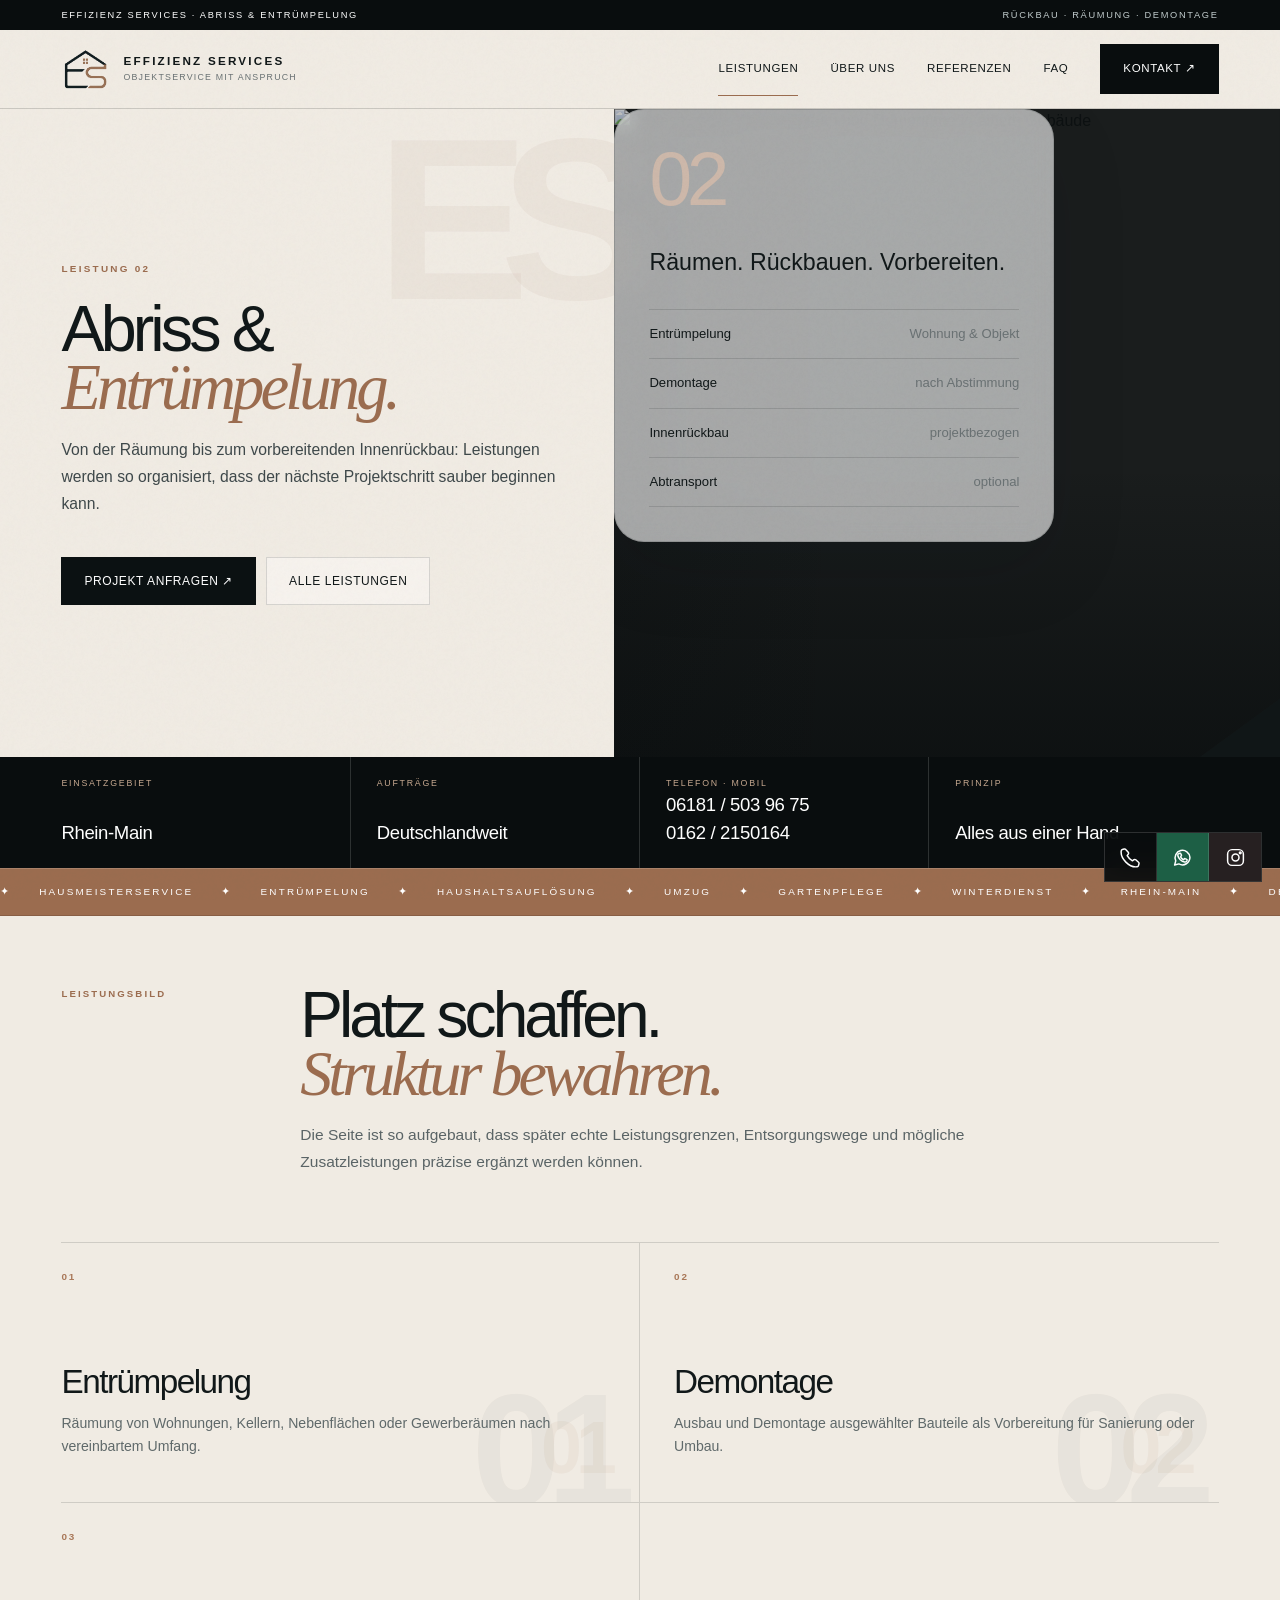
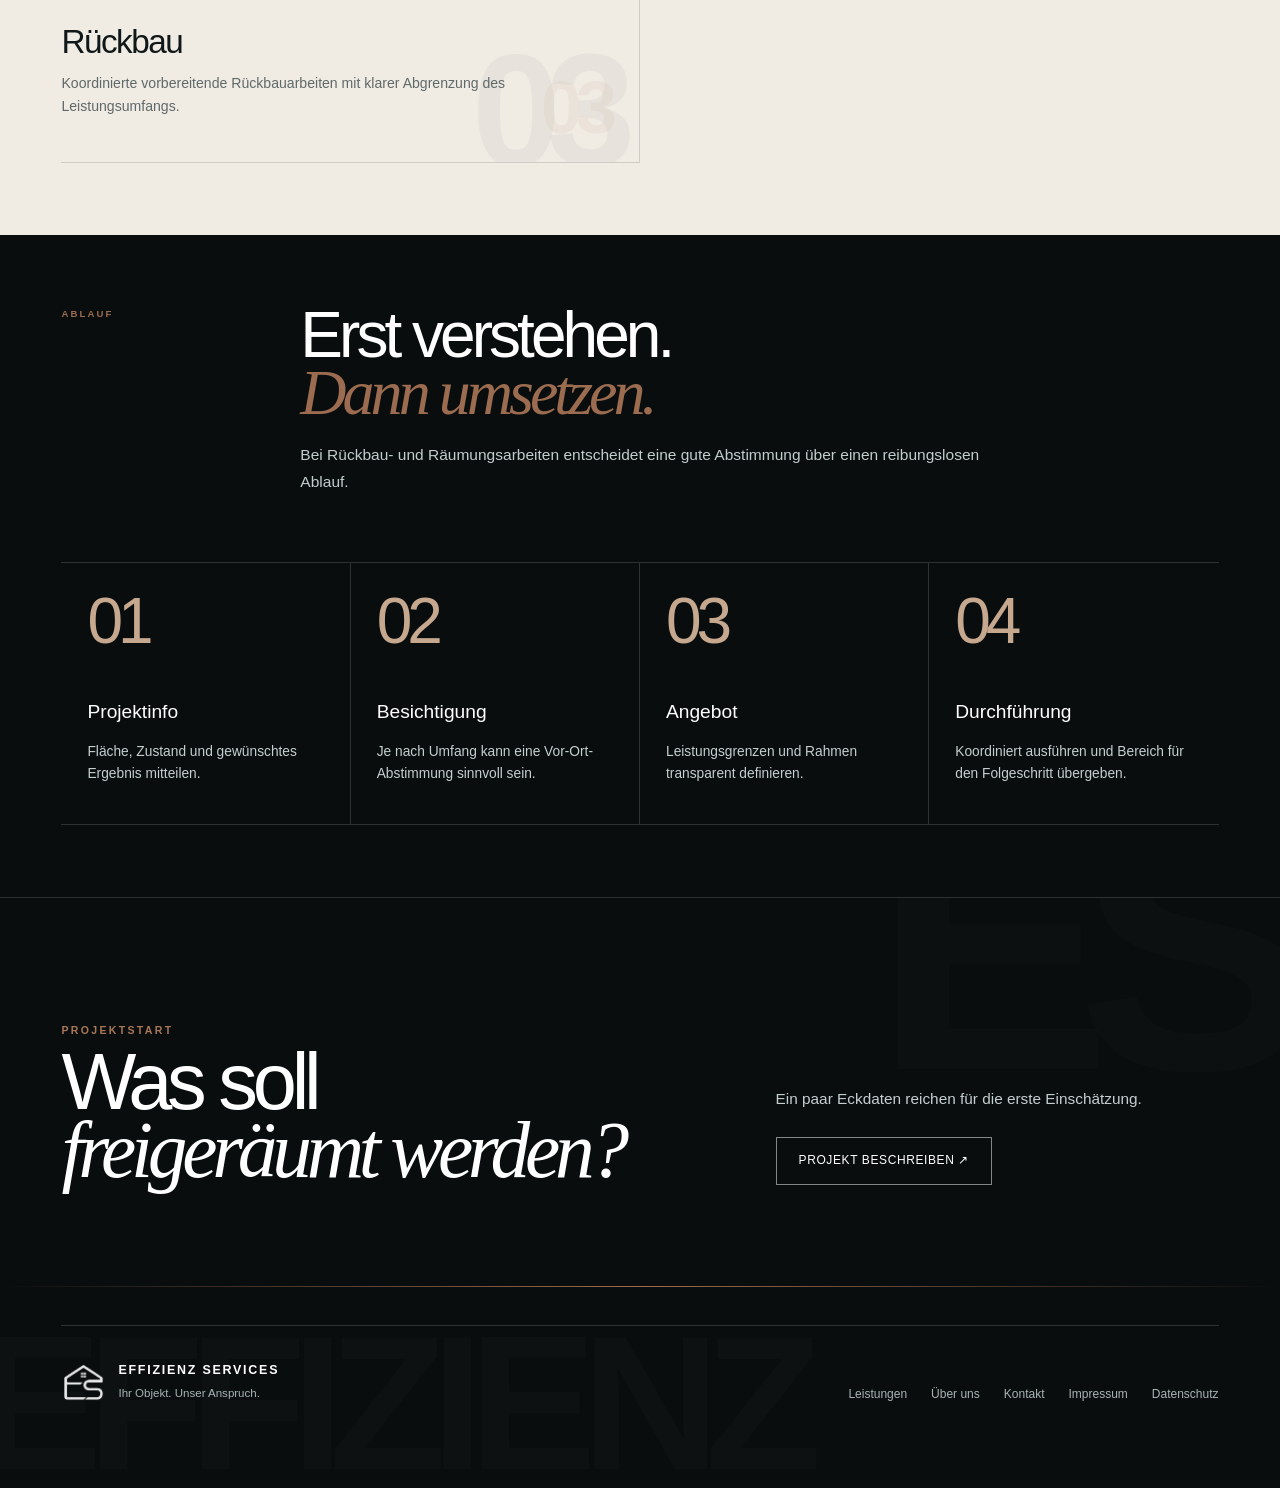
==== commit 08594a18: "Fix Abriss hero image at source" ====
--- a/abriss-entruempelung/index.html
+++ b/abriss-entruempelung/index.html
@@ -1 +1 @@
-<!doctype html><html lang="de"><head><meta charset="utf-8"><meta name="viewport" content="width=device-width, initial-scale=1, viewport-fit=cover"><title>Abriss & Entrümpelung | Effizienz Services</title><meta name="description" content="Innenrückbau, Demontage und Entrümpelung – strukturiert geplant und sauber umgesetzt."><link rel="canonical" href="https://effizienz.pages.dev/abriss-entruempelung/"><link rel="icon" href="/Picture2.png"><link rel="stylesheet" href="/pages.css"></head><body><div class="noise"></div><div class="topline"><div class="wrap"><span>Effizienz Services · Abriss & Entrümpelung</span><span>Rückbau · Räumung · Demontage</span></div></div><header><div class="wrap nav"><a class="brand" href="/"><img src="/Picture2.png" alt="Effizienz Services Logo"><span class="brand-copy"><strong>Effizienz Services</strong><span>Objektservice mit Anspruch</span></span></a><button class="menu-btn" aria-label="Menü öffnen" aria-expanded="false"><span></span></button><nav><a class="active" href="/leistungen/">Leistungen</a><a href="/ueber-uns/">Über uns</a><a href="/referenzen/">Referenzen</a><a href="/faq/">FAQ</a><a class="nav-cta" href="/kontakt/">Kontakt ↗</a></nav></div></header><main><section class="page-hero"><div class="wrap hero-shell"><div class="hero-copy reveal"><div class="eyebrow">Leistung 02</div><h1>Abriss &<br><span class="serif">Entrümpelung.</span></h1><p>Von der Räumung bis zum vorbereitenden Innenrückbau: Leistungen werden so organisiert, dass der nächste Projektschritt sauber beginnen kann.</p><div class="hero-actions"><a class="btn dark" href="/kontakt/">Projekt anfragen ↗</a><a class="btn light" href="/leistungen/">Alle Leistungen</a></div></div><div class="hero-aside reveal"><img class="hero-mark" src="/Picture2.png" alt=""><div class="info-card"><div class="num">02</div><h3>Räumen. Rückbauen. Vorbereiten.</h3><div class="info-list"><span><b>Entrümpelung</b><em>Wohnung & Objekt</em></span><span><b>Demontage</b><em>nach Abstimmung</em></span><span><b>Innenrückbau</b><em>projektbezogen</em></span><span><b>Abtransport</b><em>optional</em></span></div></div></div></div></section><section class="content"><div class="wrap"><div class="section-head reveal"><div class="eyebrow">Leistungsbild</div><div><h2>Platz schaffen.<br><span class="serif">Struktur bewahren.</span></h2><p>Die Seite ist so aufgebaut, dass später echte Leistungsgrenzen, Entsorgungswege und mögliche Zusatzleistungen präzise ergänzt werden können.</p></div></div><div class="cards"><div class="card span4 reveal"><span class="kicker">01</span><div><h3>Entrümpelung</h3><p>Räumung von Wohnungen, Kellern, Nebenflächen oder Gewerberäumen nach vereinbartem Umfang.</p></div></div><div class="card span4 reveal"><span class="kicker">02</span><div><h3>Demontage</h3><p>Ausbau und Demontage ausgewählter Bauteile als Vorbereitung für Sanierung oder Umbau.</p></div></div><div class="card span4 reveal"><span class="kicker">03</span><div><h3>Rückbau</h3><p>Koordinierte vorbereitende Rückbauarbeiten mit klarer Abgrenzung des Leistungsumfangs.</p></div></div></div></div></section><section class="content dark-section"><div class="wrap"><div class="section-head reveal"><div class="eyebrow">Ablauf</div><div><h2>Erst verstehen.<br><span class="serif">Dann umsetzen.</span></h2><p>Bei Rückbau- und Räumungsarbeiten entscheidet eine gute Abstimmung über einen reibungslosen Ablauf.</p></div></div><div class="process-grid"><div class="process-card reveal"><span class="step">01</span><div><h3>Projektinfo</h3><p>Fläche, Zustand und gewünschtes Ergebnis mitteilen.</p></div></div><div class="process-card reveal"><span class="step">02</span><div><h3>Besichtigung</h3><p>Je nach Umfang kann eine Vor-Ort-Abstimmung sinnvoll sein.</p></div></div><div class="process-card reveal"><span class="step">03</span><div><h3>Angebot</h3><p>Leistungsgrenzen und Rahmen transparent definieren.</p></div></div><div class="process-card reveal"><span class="step">04</span><div><h3>Durchführung</h3><p>Koordiniert ausführen und Bereich für den Folgeschritt übergeben.</p></div></div></div></div></section><section class="cta"><div class="wrap"><div class="cta-shell reveal"><div><div class="eyebrow">Projektstart</div><h2>Was soll<br><span class="serif">freigeräumt werden?</span></h2></div><div><p>Ein paar Eckdaten reichen für die erste Einschätzung.</p><a class="btn" href="/kontakt/">Projekt beschreiben ↗</a></div></div></div></section></main><footer><div class="wrap footer-grid"><div class="footer-brand"><img src="/Picture2.png" alt=""><div><strong>Effizienz Services</strong><span>Ihr Objekt. Unser Anspruch.</span></div></div><div class="footer-links"><a href="/leistungen/">Leistungen</a><a href="/kontakt/">Kontakt</a><a href="/impressum/">Impressum</a><a href="/datenschutz/">Datenschutz</a><span>© <span id="year"></span></span></div></div></footer><script src="/site.js" defer></script></body></html>+<!doctype html><html lang="de"><head><meta charset="utf-8"><meta name="viewport" content="width=device-width, initial-scale=1, viewport-fit=cover"><title>Abriss & Entrümpelung | Effizienz Services</title><meta name="description" content="Innenrückbau, Demontage und Entrümpelung – strukturiert geplant und sauber umgesetzt."><link rel="canonical" href="https://effizienz.pages.dev/abriss-entruempelung/"><link rel="icon" href="/Picture2.png"><link rel="stylesheet" href="/pages.css"></head><body><div class="noise"></div><div class="topline"><div class="wrap"><span>Effizienz Services · Abriss & Entrümpelung</span><span>Rückbau · Räumung · Demontage</span></div></div><header><div class="wrap nav"><a class="brand" href="/"><img src="/Picture2.png" alt="Effizienz Services Logo"><span class="brand-copy"><strong>Effizienz Services</strong><span>Objektservice mit Anspruch</span></span></a><button class="menu-btn" aria-label="Menü öffnen" aria-expanded="false"><span></span></button><nav><a class="active" href="/leistungen/">Leistungen</a><a href="/ueber-uns/">Über uns</a><a href="/referenzen/">Referenzen</a><a href="/faq/">FAQ</a><a class="nav-cta" href="/kontakt/">Kontakt ↗</a></nav></div></header><main><section class="page-hero"><div class="wrap hero-shell"><div class="hero-copy reveal"><div class="eyebrow">Leistung 02</div><h1>Abriss &<br><span class="serif">Entrümpelung.</span></h1><p>Von der Räumung bis zum vorbereitenden Innenrückbau: Leistungen werden so organisiert, dass der nächste Projektschritt sauber beginnen kann.</p><div class="hero-actions"><a class="btn dark" href="/kontakt/">Projekt anfragen ↗</a><a class="btn light" href="/leistungen/">Alle Leistungen</a></div></div><div class="hero-aside reveal"><figure class="cinematic-media site-photo-reveal"><img src="https://images.unsplash.com/photo-1768321917661-d4f1a89d2185?auto=format&fit=crop&q=90&w=2200" alt="Professioneller Innenrückbau und Demontage in einem Gebäude" loading="eager" decoding="async" fetchpriority="high" referrerpolicy="no-referrer"><figcaption><span>Symbolbild</span><a href="https://unsplash.com/photos/interior-of-building-under-renovation-with-exposed-framing-J2AdfKkDY5s" target="_blank" rel="noopener noreferrer">Foto · Olek Buzunov / Unsplash</a></figcaption></figure><img class="hero-mark" src="/Picture2.png" alt=""><div class="info-card"><div class="num">02</div><h3>Räumen. Rückbauen. Vorbereiten.</h3><div class="info-list"><span><b>Entrümpelung</b><em>Wohnung & Objekt</em></span><span><b>Demontage</b><em>nach Abstimmung</em></span><span><b>Innenrückbau</b><em>projektbezogen</em></span><span><b>Abtransport</b><em>optional</em></span></div></div></div></div></section><section class="content"><div class="wrap"><div class="section-head reveal"><div class="eyebrow">Leistungsbild</div><div><h2>Platz schaffen.<br><span class="serif">Struktur bewahren.</span></h2><p>Die Seite ist so aufgebaut, dass später echte Leistungsgrenzen, Entsorgungswege und mögliche Zusatzleistungen präzise ergänzt werden können.</p></div></div><div class="cards"><div class="card span4 reveal"><span class="kicker">01</span><div><h3>Entrümpelung</h3><p>Räumung von Wohnungen, Kellern, Nebenflächen oder Gewerberäumen nach vereinbartem Umfang.</p></div></div><div class="card span4 reveal"><span class="kicker">02</span><div><h3>Demontage</h3><p>Ausbau und Demontage ausgewählter Bauteile als Vorbereitung für Sanierung oder Umbau.</p></div></div><div class="card span4 reveal"><span class="kicker">03</span><div><h3>Rückbau</h3><p>Koordinierte vorbereitende Rückbauarbeiten mit klarer Abgrenzung des Leistungsumfangs.</p></div></div></div></div></section><section class="content dark-section"><div class="wrap"><div class="section-head reveal"><div class="eyebrow">Ablauf</div><div><h2>Erst verstehen.<br><span class="serif">Dann umsetzen.</span></h2><p>Bei Rückbau- und Räumungsarbeiten entscheidet eine gute Abstimmung über einen reibungslosen Ablauf.</p></div></div><div class="process-grid"><div class="process-card reveal"><span class="step">01</span><div><h3>Projektinfo</h3><p>Fläche, Zustand und gewünschtes Ergebnis mitteilen.</p></div></div><div class="process-card reveal"><span class="step">02</span><div><h3>Besichtigung</h3><p>Je nach Umfang kann eine Vor-Ort-Abstimmung sinnvoll sein.</p></div></div><div class="process-card reveal"><span class="step">03</span><div><h3>Angebot</h3><p>Leistungsgrenzen und Rahmen transparent definieren.</p></div></div><div class="process-card reveal"><span class="step">04</span><div><h3>Durchführung</h3><p>Koordiniert ausführen und Bereich für den Folgeschritt übergeben.</p></div></div></div></div></section><section class="cta"><div class="wrap"><div class="cta-shell reveal"><div><div class="eyebrow">Projektstart</div><h2>Was soll<br><span class="serif">freigeräumt werden?</span></h2></div><div><p>Ein paar Eckdaten reichen für die erste Einschätzung.</p><a class="btn" href="/kontakt/">Projekt beschreiben ↗</a></div></div></div></section></main><footer><div class="wrap footer-grid"><div class="footer-brand"><img src="/Picture2.png" alt=""><div><strong>Effizienz Services</strong><span>Ihr Objekt. Unser Anspruch.</span></div></div><div class="footer-links"><a href="/leistungen/">Leistungen</a><a href="/kontakt/">Kontakt</a><a href="/impressum/">Impressum</a><a href="/datenschutz/">Datenschutz</a><span>© <span id="year"></span></span></div></div></footer><script src="/site.js" defer></script></body></html>
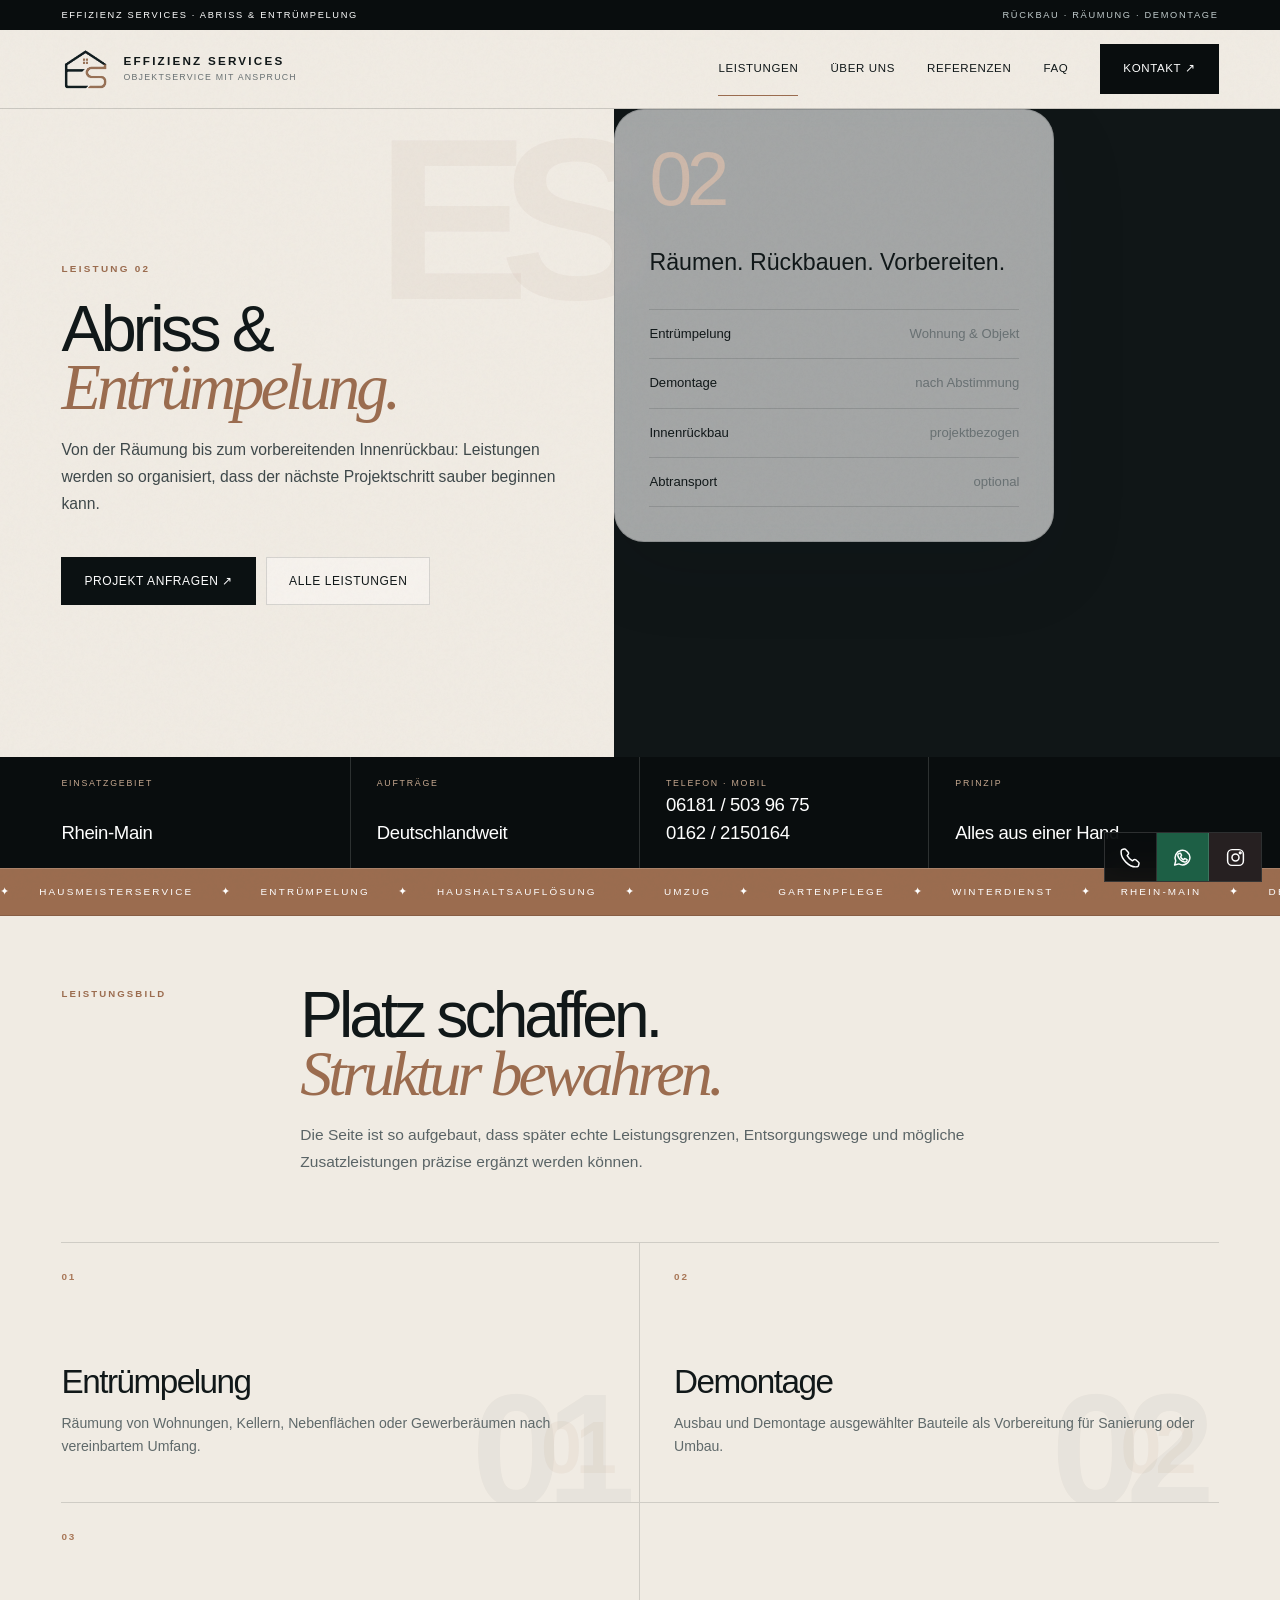
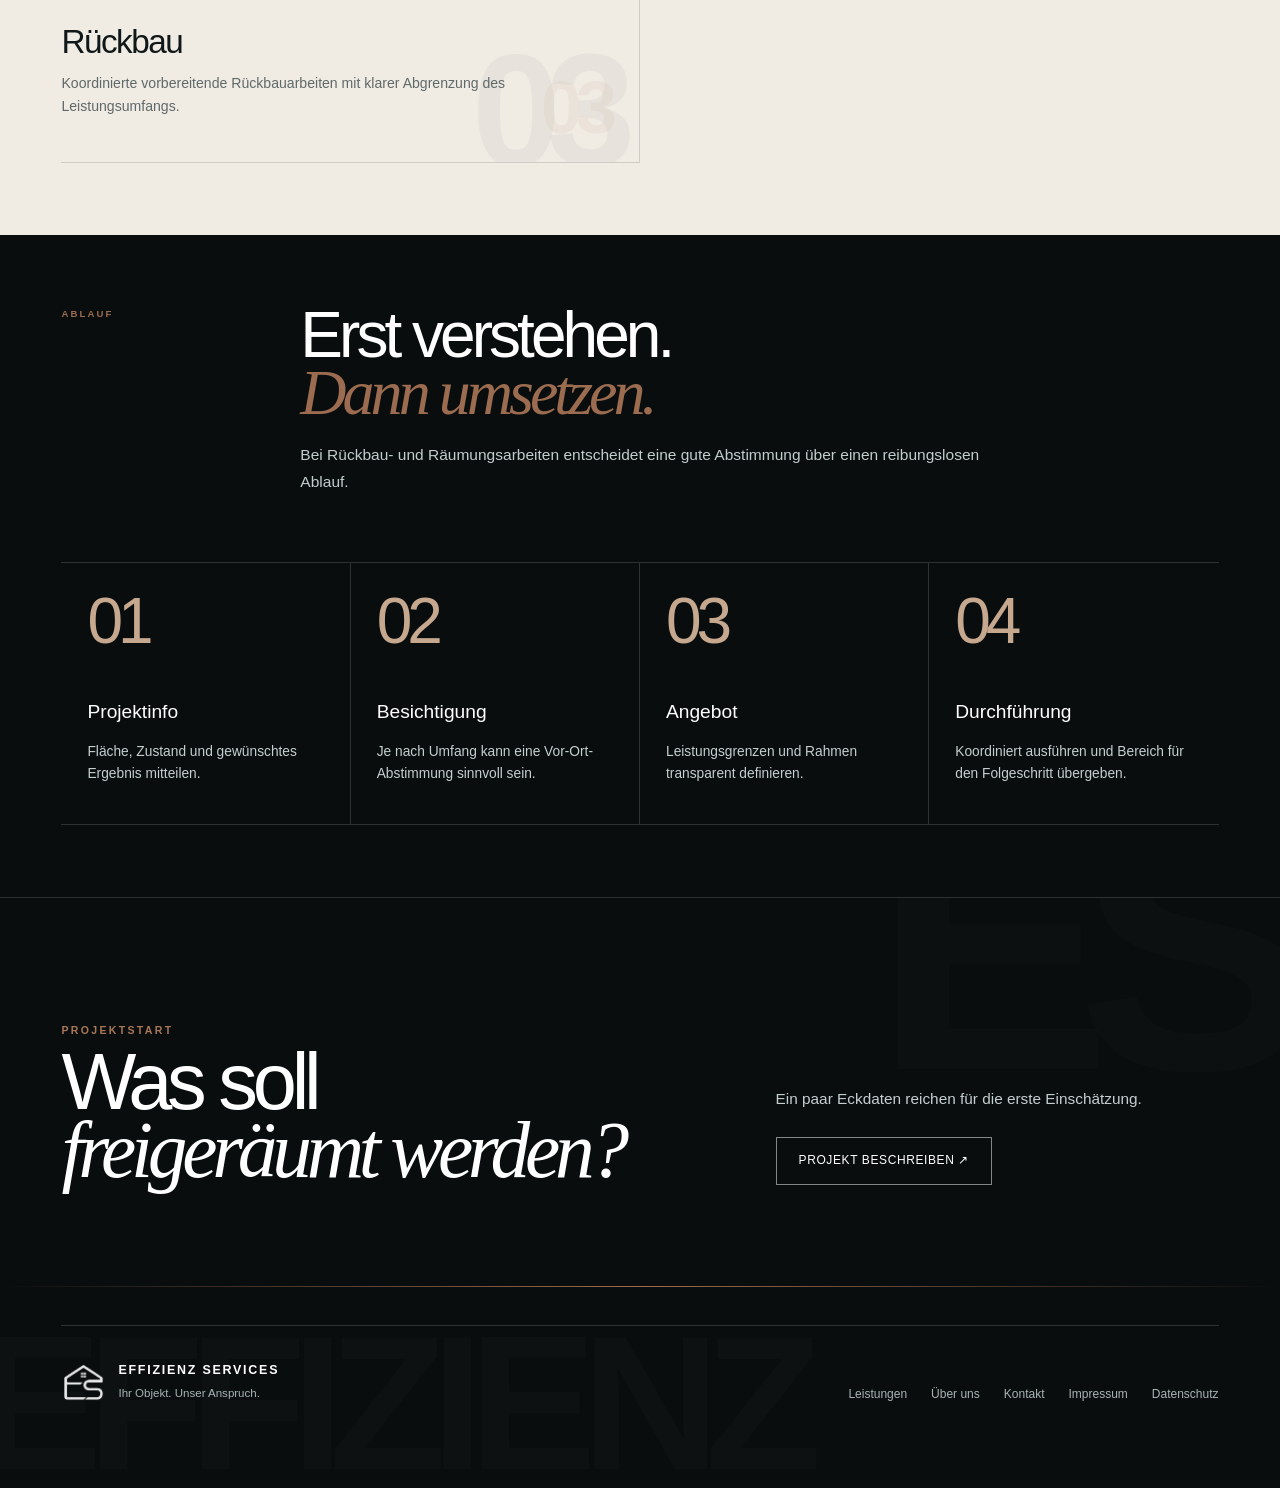
==== commit 09b2592b: "Restore Abriss overlay layout and change hero image only" ====
--- a/abriss-entruempelung/index.html
+++ b/abriss-entruempelung/index.html
@@ -1 +1 @@
-<!doctype html><html lang="de"><head><meta charset="utf-8"><meta name="viewport" content="width=device-width, initial-scale=1, viewport-fit=cover"><title>Abriss & Entrümpelung | Effizienz Services</title><meta name="description" content="Innenrückbau, Demontage und Entrümpelung – strukturiert geplant und sauber umgesetzt."><link rel="canonical" href="https://effizienz.pages.dev/abriss-entruempelung/"><link rel="icon" href="/Picture2.png"><link rel="stylesheet" href="/pages.css"></head><body><div class="noise"></div><div class="topline"><div class="wrap"><span>Effizienz Services · Abriss & Entrümpelung</span><span>Rückbau · Räumung · Demontage</span></div></div><header><div class="wrap nav"><a class="brand" href="/"><img src="/Picture2.png" alt="Effizienz Services Logo"><span class="brand-copy"><strong>Effizienz Services</strong><span>Objektservice mit Anspruch</span></span></a><button class="menu-btn" aria-label="Menü öffnen" aria-expanded="false"><span></span></button><nav><a class="active" href="/leistungen/">Leistungen</a><a href="/ueber-uns/">Über uns</a><a href="/referenzen/">Referenzen</a><a href="/faq/">FAQ</a><a class="nav-cta" href="/kontakt/">Kontakt ↗</a></nav></div></header><main><section class="page-hero"><div class="wrap hero-shell"><div class="hero-copy reveal"><div class="eyebrow">Leistung 02</div><h1>Abriss &<br><span class="serif">Entrümpelung.</span></h1><p>Von der Räumung bis zum vorbereitenden Innenrückbau: Leistungen werden so organisiert, dass der nächste Projektschritt sauber beginnen kann.</p><div class="hero-actions"><a class="btn dark" href="/kontakt/">Projekt anfragen ↗</a><a class="btn light" href="/leistungen/">Alle Leistungen</a></div></div><div class="hero-aside reveal"><figure class="cinematic-media site-photo-reveal"><img src="https://images.unsplash.com/photo-1768321917661-d4f1a89d2185?auto=format&fit=crop&q=90&w=2200" alt="Professioneller Innenrückbau und Demontage in einem Gebäude" loading="eager" decoding="async" fetchpriority="high" referrerpolicy="no-referrer"><figcaption><span>Symbolbild</span><a href="https://unsplash.com/photos/interior-of-building-under-renovation-with-exposed-framing-J2AdfKkDY5s" target="_blank" rel="noopener noreferrer">Foto · Olek Buzunov / Unsplash</a></figcaption></figure><img class="hero-mark" src="/Picture2.png" alt=""><div class="info-card"><div class="num">02</div><h3>Räumen. Rückbauen. Vorbereiten.</h3><div class="info-list"><span><b>Entrümpelung</b><em>Wohnung & Objekt</em></span><span><b>Demontage</b><em>nach Abstimmung</em></span><span><b>Innenrückbau</b><em>projektbezogen</em></span><span><b>Abtransport</b><em>optional</em></span></div></div></div></div></section><section class="content"><div class="wrap"><div class="section-head reveal"><div class="eyebrow">Leistungsbild</div><div><h2>Platz schaffen.<br><span class="serif">Struktur bewahren.</span></h2><p>Die Seite ist so aufgebaut, dass später echte Leistungsgrenzen, Entsorgungswege und mögliche Zusatzleistungen präzise ergänzt werden können.</p></div></div><div class="cards"><div class="card span4 reveal"><span class="kicker">01</span><div><h3>Entrümpelung</h3><p>Räumung von Wohnungen, Kellern, Nebenflächen oder Gewerberäumen nach vereinbartem Umfang.</p></div></div><div class="card span4 reveal"><span class="kicker">02</span><div><h3>Demontage</h3><p>Ausbau und Demontage ausgewählter Bauteile als Vorbereitung für Sanierung oder Umbau.</p></div></div><div class="card span4 reveal"><span class="kicker">03</span><div><h3>Rückbau</h3><p>Koordinierte vorbereitende Rückbauarbeiten mit klarer Abgrenzung des Leistungsumfangs.</p></div></div></div></div></section><section class="content dark-section"><div class="wrap"><div class="section-head reveal"><div class="eyebrow">Ablauf</div><div><h2>Erst verstehen.<br><span class="serif">Dann umsetzen.</span></h2><p>Bei Rückbau- und Räumungsarbeiten entscheidet eine gute Abstimmung über einen reibungslosen Ablauf.</p></div></div><div class="process-grid"><div class="process-card reveal"><span class="step">01</span><div><h3>Projektinfo</h3><p>Fläche, Zustand und gewünschtes Ergebnis mitteilen.</p></div></div><div class="process-card reveal"><span class="step">02</span><div><h3>Besichtigung</h3><p>Je nach Umfang kann eine Vor-Ort-Abstimmung sinnvoll sein.</p></div></div><div class="process-card reveal"><span class="step">03</span><div><h3>Angebot</h3><p>Leistungsgrenzen und Rahmen transparent definieren.</p></div></div><div class="process-card reveal"><span class="step">04</span><div><h3>Durchführung</h3><p>Koordiniert ausführen und Bereich für den Folgeschritt übergeben.</p></div></div></div></div></section><section class="cta"><div class="wrap"><div class="cta-shell reveal"><div><div class="eyebrow">Projektstart</div><h2>Was soll<br><span class="serif">freigeräumt werden?</span></h2></div><div><p>Ein paar Eckdaten reichen für die erste Einschätzung.</p><a class="btn" href="/kontakt/">Projekt beschreiben ↗</a></div></div></div></section></main><footer><div class="wrap footer-grid"><div class="footer-brand"><img src="/Picture2.png" alt=""><div><strong>Effizienz Services</strong><span>Ihr Objekt. Unser Anspruch.</span></div></div><div class="footer-links"><a href="/leistungen/">Leistungen</a><a href="/kontakt/">Kontakt</a><a href="/impressum/">Impressum</a><a href="/datenschutz/">Datenschutz</a><span>© <span id="year"></span></span></div></div></footer><script src="/site.js" defer></script></body></html>+<!doctype html><html lang="de"><head><meta charset="utf-8"><meta name="viewport" content="width=device-width, initial-scale=1, viewport-fit=cover"><title>Abriss & Entrümpelung | Effizienz Services</title><meta name="description" content="Innenrückbau, Demontage und Entrümpelung – strukturiert geplant und sauber umgesetzt."><link rel="canonical" href="https://effizienz.pages.dev/abriss-entruempelung/"><link rel="icon" href="/Picture2.png"><link rel="stylesheet" href="/pages.css"><style>html body[data-page="abriss-entruempelung"] main .page-hero .cinematic-media{background-image:url('https://images.unsplash.com/photo-1768321917661-d4f1a89d2185?auto=format&fit=crop&q=90&w=2200')!important;background-position:center center!important}</style></head><body><div class="noise"></div><div class="topline"><div class="wrap"><span>Effizienz Services · Abriss & Entrümpelung</span><span>Rückbau · Räumung · Demontage</span></div></div><header><div class="wrap nav"><a class="brand" href="/"><img src="/Picture2.png" alt="Effizienz Services Logo"><span class="brand-copy"><strong>Effizienz Services</strong><span>Objektservice mit Anspruch</span></span></a><button class="menu-btn" aria-label="Menü öffnen" aria-expanded="false"><span></span></button><nav><a class="active" href="/leistungen/">Leistungen</a><a href="/ueber-uns/">Über uns</a><a href="/referenzen/">Referenzen</a><a href="/faq/">FAQ</a><a class="nav-cta" href="/kontakt/">Kontakt ↗</a></nav></div></header><main><section class="page-hero"><div class="wrap hero-shell"><div class="hero-copy reveal"><div class="eyebrow">Leistung 02</div><h1>Abriss &<br><span class="serif">Entrümpelung.</span></h1><p>Von der Räumung bis zum vorbereitenden Innenrückbau: Leistungen werden so organisiert, dass der nächste Projektschritt sauber beginnen kann.</p><div class="hero-actions"><a class="btn dark" href="/kontakt/">Projekt anfragen ↗</a><a class="btn light" href="/leistungen/">Alle Leistungen</a></div></div><div class="hero-aside reveal"><img class="hero-mark" src="/Picture2.png" alt=""><div class="info-card"><div class="num">02</div><h3>Räumen. Rückbauen. Vorbereiten.</h3><div class="info-list"><span><b>Entrümpelung</b><em>Wohnung & Objekt</em></span><span><b>Demontage</b><em>nach Abstimmung</em></span><span><b>Innenrückbau</b><em>projektbezogen</em></span><span><b>Abtransport</b><em>optional</em></span></div></div></div></div></section><section class="content"><div class="wrap"><div class="section-head reveal"><div class="eyebrow">Leistungsbild</div><div><h2>Platz schaffen.<br><span class="serif">Struktur bewahren.</span></h2><p>Die Seite ist so aufgebaut, dass später echte Leistungsgrenzen, Entsorgungswege und mögliche Zusatzleistungen präzise ergänzt werden können.</p></div></div><div class="cards"><div class="card span4 reveal"><span class="kicker">01</span><div><h3>Entrümpelung</h3><p>Räumung von Wohnungen, Kellern, Nebenflächen oder Gewerberäumen nach vereinbartem Umfang.</p></div></div><div class="card span4 reveal"><span class="kicker">02</span><div><h3>Demontage</h3><p>Ausbau und Demontage ausgewählter Bauteile als Vorbereitung für Sanierung oder Umbau.</p></div></div><div class="card span4 reveal"><span class="kicker">03</span><div><h3>Rückbau</h3><p>Koordinierte vorbereitende Rückbauarbeiten mit klarer Abgrenzung des Leistungsumfangs.</p></div></div></div></div></section><section class="content dark-section"><div class="wrap"><div class="section-head reveal"><div class="eyebrow">Ablauf</div><div><h2>Erst verstehen.<br><span class="serif">Dann umsetzen.</span></h2><p>Bei Rückbau- und Räumungsarbeiten entscheidet eine gute Abstimmung über einen reibungslosen Ablauf.</p></div></div><div class="process-grid"><div class="process-card reveal"><span class="step">01</span><div><h3>Projektinfo</h3><p>Fläche, Zustand und gewünschtes Ergebnis mitteilen.</p></div></div><div class="process-card reveal"><span class="step">02</span><div><h3>Besichtigung</h3><p>Je nach Umfang kann eine Vor-Ort-Abstimmung sinnvoll sein.</p></div></div><div class="process-card reveal"><span class="step">03</span><div><h3>Angebot</h3><p>Leistungsgrenzen und Rahmen transparent definieren.</p></div></div><div class="process-card reveal"><span class="step">04</span><div><h3>Durchführung</h3><p>Koordiniert ausführen und Bereich für den Folgeschritt übergeben.</p></div></div></div></div></section><section class="cta"><div class="wrap"><div class="cta-shell reveal"><div><div class="eyebrow">Projektstart</div><h2>Was soll<br><span class="serif">freigeräumt werden?</span></h2></div><div><p>Ein paar Eckdaten reichen für die erste Einschätzung.</p><a class="btn" href="/kontakt/">Projekt beschreiben ↗</a></div></div></div></section></main><footer><div class="wrap footer-grid"><div class="footer-brand"><img src="/Picture2.png" alt=""><div><strong>Effizienz Services</strong><span>Ihr Objekt. Unser Anspruch.</span></div></div><div class="footer-links"><a href="/leistungen/">Leistungen</a><a href="/kontakt/">Kontakt</a><a href="/impressum/">Impressum</a><a href="/datenschutz/">Datenschutz</a><span>© <span id="year"></span></span></div></div></footer><script src="/site.js" defer></script></body></html>
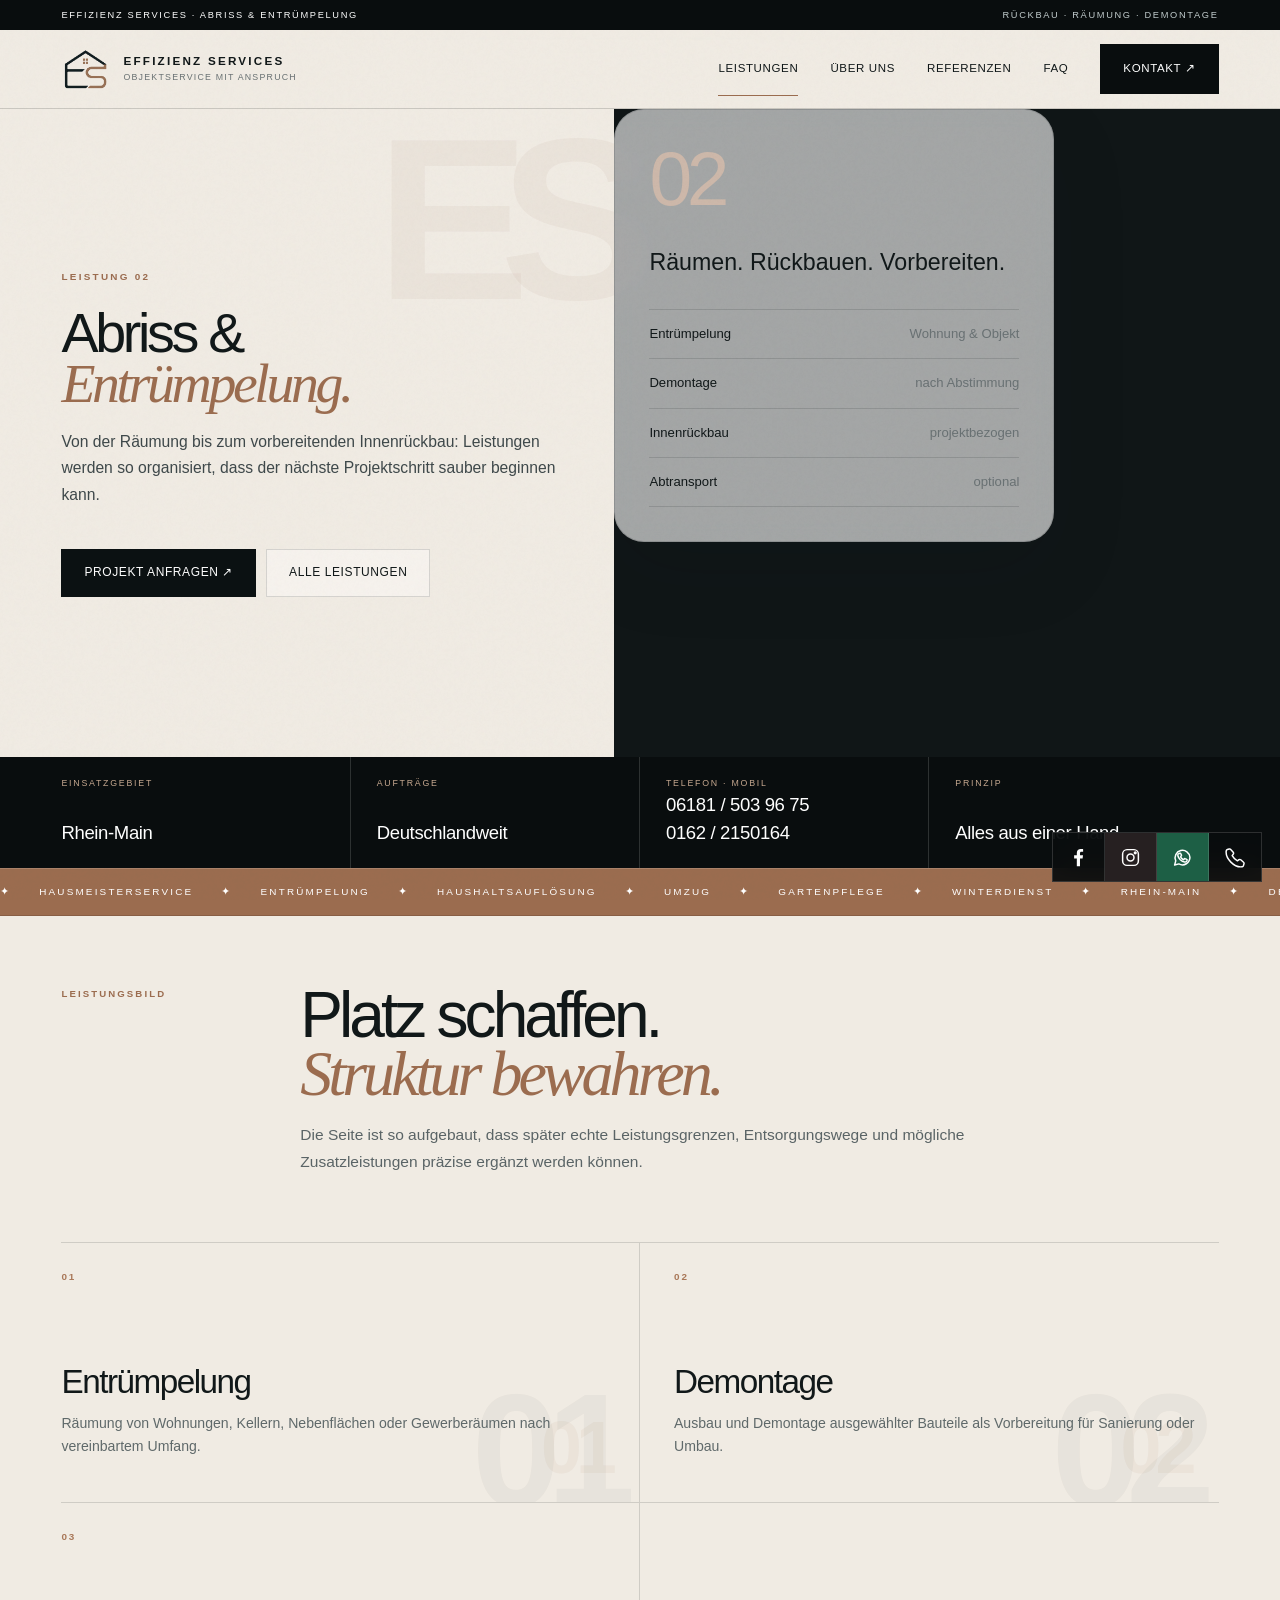
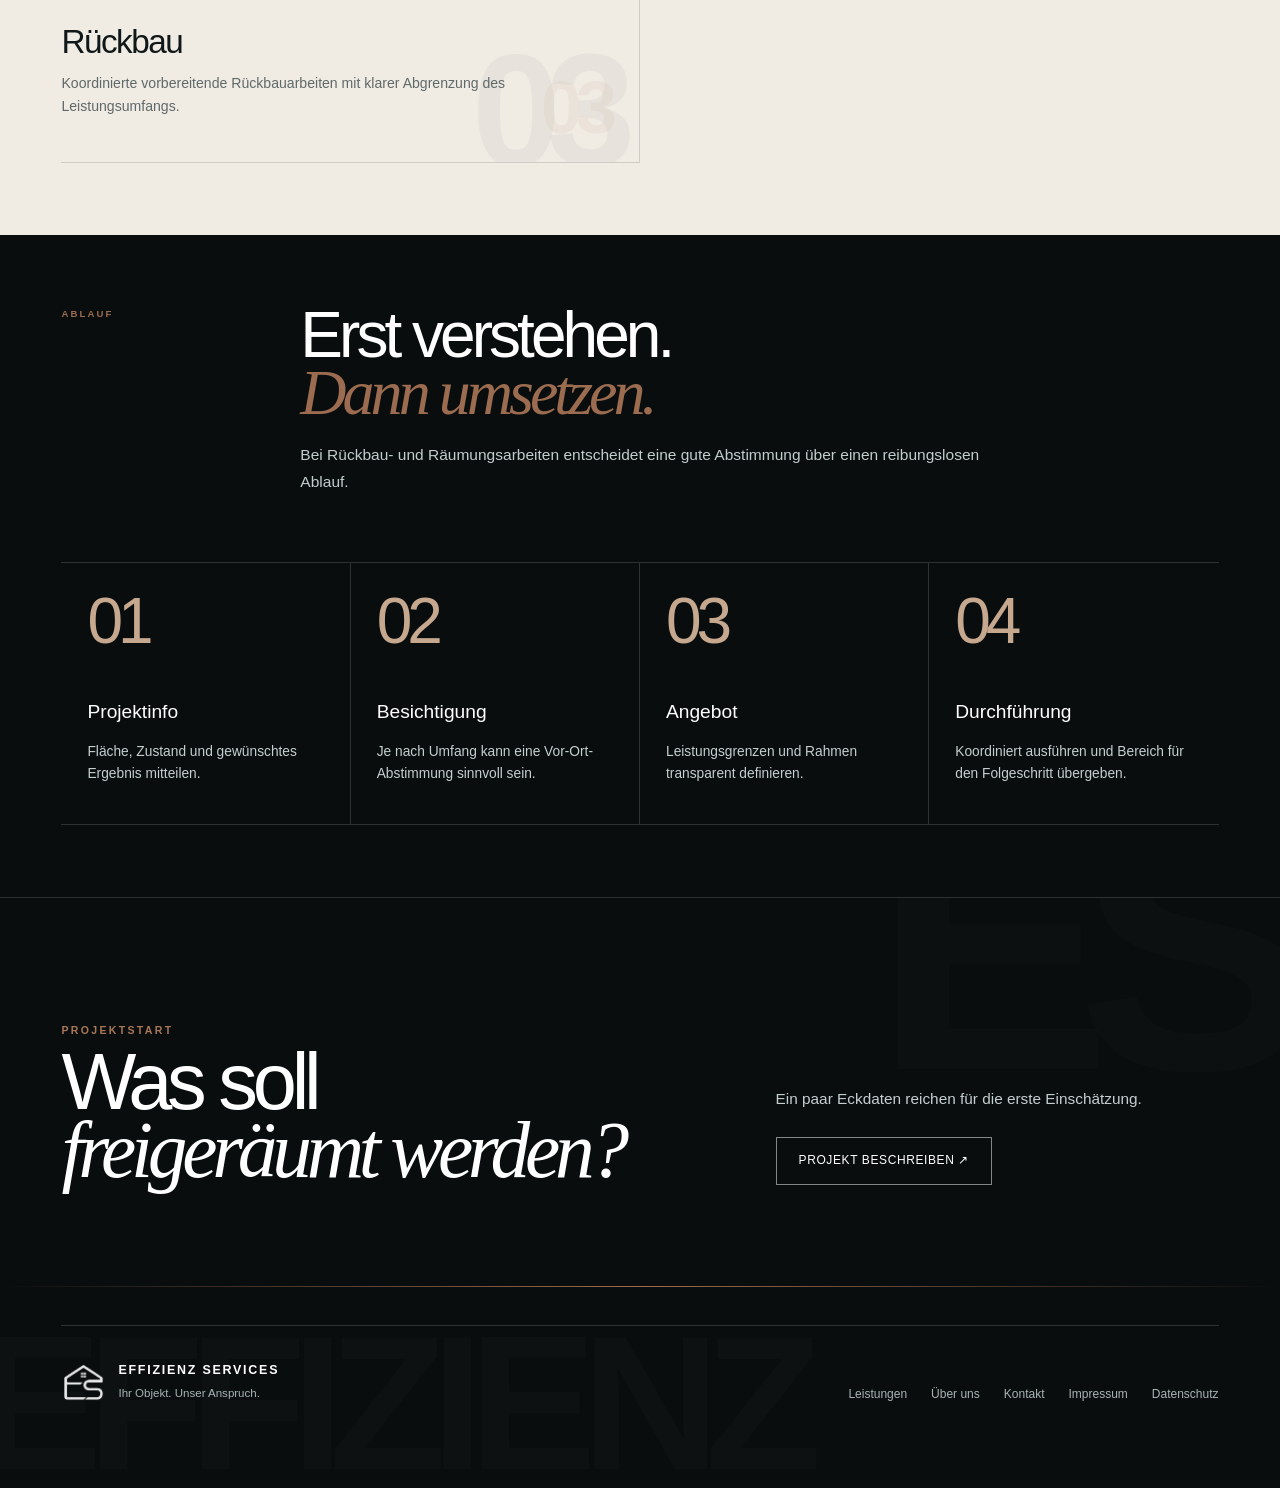
==== commit 43f19b5d: "Use IMG_6841 for Abriss hero" ====
--- a/abriss-entruempelung/index.html
+++ b/abriss-entruempelung/index.html
@@ -1 +1 @@
-<!doctype html><html lang="de"><head><meta charset="utf-8"><meta name="viewport" content="width=device-width, initial-scale=1, viewport-fit=cover"><title>Abriss & Entrümpelung | Effizienz Services</title><meta name="description" content="Innenrückbau, Demontage und Entrümpelung – strukturiert geplant und sauber umgesetzt."><link rel="canonical" href="https://effizienz.pages.dev/abriss-entruempelung/"><link rel="icon" href="/Picture2.png"><link rel="stylesheet" href="/pages.css"><style>html body[data-page="abriss-entruempelung"] main .page-hero .cinematic-media{background-image:url('https://images.unsplash.com/photo-1768321917661-d4f1a89d2185?auto=format&fit=crop&q=90&w=2200')!important;background-position:center center!important}</style></head><body><div class="noise"></div><div class="topline"><div class="wrap"><span>Effizienz Services · Abriss & Entrümpelung</span><span>Rückbau · Räumung · Demontage</span></div></div><header><div class="wrap nav"><a class="brand" href="/"><img src="/Picture2.png" alt="Effizienz Services Logo"><span class="brand-copy"><strong>Effizienz Services</strong><span>Objektservice mit Anspruch</span></span></a><button class="menu-btn" aria-label="Menü öffnen" aria-expanded="false"><span></span></button><nav><a class="active" href="/leistungen/">Leistungen</a><a href="/ueber-uns/">Über uns</a><a href="/referenzen/">Referenzen</a><a href="/faq/">FAQ</a><a class="nav-cta" href="/kontakt/">Kontakt ↗</a></nav></div></header><main><section class="page-hero"><div class="wrap hero-shell"><div class="hero-copy reveal"><div class="eyebrow">Leistung 02</div><h1>Abriss &<br><span class="serif">Entrümpelung.</span></h1><p>Von der Räumung bis zum vorbereitenden Innenrückbau: Leistungen werden so organisiert, dass der nächste Projektschritt sauber beginnen kann.</p><div class="hero-actions"><a class="btn dark" href="/kontakt/">Projekt anfragen ↗</a><a class="btn light" href="/leistungen/">Alle Leistungen</a></div></div><div class="hero-aside reveal"><img class="hero-mark" src="/Picture2.png" alt=""><div class="info-card"><div class="num">02</div><h3>Räumen. Rückbauen. Vorbereiten.</h3><div class="info-list"><span><b>Entrümpelung</b><em>Wohnung & Objekt</em></span><span><b>Demontage</b><em>nach Abstimmung</em></span><span><b>Innenrückbau</b><em>projektbezogen</em></span><span><b>Abtransport</b><em>optional</em></span></div></div></div></div></section><section class="content"><div class="wrap"><div class="section-head reveal"><div class="eyebrow">Leistungsbild</div><div><h2>Platz schaffen.<br><span class="serif">Struktur bewahren.</span></h2><p>Die Seite ist so aufgebaut, dass später echte Leistungsgrenzen, Entsorgungswege und mögliche Zusatzleistungen präzise ergänzt werden können.</p></div></div><div class="cards"><div class="card span4 reveal"><span class="kicker">01</span><div><h3>Entrümpelung</h3><p>Räumung von Wohnungen, Kellern, Nebenflächen oder Gewerberäumen nach vereinbartem Umfang.</p></div></div><div class="card span4 reveal"><span class="kicker">02</span><div><h3>Demontage</h3><p>Ausbau und Demontage ausgewählter Bauteile als Vorbereitung für Sanierung oder Umbau.</p></div></div><div class="card span4 reveal"><span class="kicker">03</span><div><h3>Rückbau</h3><p>Koordinierte vorbereitende Rückbauarbeiten mit klarer Abgrenzung des Leistungsumfangs.</p></div></div></div></div></section><section class="content dark-section"><div class="wrap"><div class="section-head reveal"><div class="eyebrow">Ablauf</div><div><h2>Erst verstehen.<br><span class="serif">Dann umsetzen.</span></h2><p>Bei Rückbau- und Räumungsarbeiten entscheidet eine gute Abstimmung über einen reibungslosen Ablauf.</p></div></div><div class="process-grid"><div class="process-card reveal"><span class="step">01</span><div><h3>Projektinfo</h3><p>Fläche, Zustand und gewünschtes Ergebnis mitteilen.</p></div></div><div class="process-card reveal"><span class="step">02</span><div><h3>Besichtigung</h3><p>Je nach Umfang kann eine Vor-Ort-Abstimmung sinnvoll sein.</p></div></div><div class="process-card reveal"><span class="step">03</span><div><h3>Angebot</h3><p>Leistungsgrenzen und Rahmen transparent definieren.</p></div></div><div class="process-card reveal"><span class="step">04</span><div><h3>Durchführung</h3><p>Koordiniert ausführen und Bereich für den Folgeschritt übergeben.</p></div></div></div></div></section><section class="cta"><div class="wrap"><div class="cta-shell reveal"><div><div class="eyebrow">Projektstart</div><h2>Was soll<br><span class="serif">freigeräumt werden?</span></h2></div><div><p>Ein paar Eckdaten reichen für die erste Einschätzung.</p><a class="btn" href="/kontakt/">Projekt beschreiben ↗</a></div></div></div></section></main><footer><div class="wrap footer-grid"><div class="footer-brand"><img src="/Picture2.png" alt=""><div><strong>Effizienz Services</strong><span>Ihr Objekt. Unser Anspruch.</span></div></div><div class="footer-links"><a href="/leistungen/">Leistungen</a><a href="/kontakt/">Kontakt</a><a href="/impressum/">Impressum</a><a href="/datenschutz/">Datenschutz</a><span>© <span id="year"></span></span></div></div></footer><script src="/site.js" defer></script></body></html>+<!doctype html><html lang="de"><head><meta charset="utf-8"><meta name="viewport" content="width=device-width, initial-scale=1, viewport-fit=cover"><title>Abriss & Entrümpelung | Effizienz Services</title><meta name="description" content="Innenrückbau, Demontage und Entrümpelung – strukturiert geplant und sauber umgesetzt."><link rel="canonical" href="https://effizienz.pages.dev/abriss-entruempelung/"><link rel="icon" href="/Picture2.png"><link rel="stylesheet" href="/pages.css"><style>html body[data-page="abriss-entruempelung"] main .page-hero .cinematic-media{background-image:url('/IMG_6841.JPG?v=20260911c')!important;background-position:center center!important}html body[data-page="abriss-entruempelung"] main .page-hero .cinematic-media img{object-position:center center!important}</style></head><body><div class="noise"></div><div class="topline"><div class="wrap"><span>Effizienz Services · Abriss & Entrümpelung</span><span>Rückbau · Räumung · Demontage</span></div></div><header><div class="wrap nav"><a class="brand" href="/"><img src="/Picture2.png" alt="Effizienz Services Logo"><span class="brand-copy"><strong>Effizienz Services</strong><span>Objektservice mit Anspruch</span></span></a><button class="menu-btn" aria-label="Menü öffnen" aria-expanded="false"><span></span></button><nav><a class="active" href="/leistungen/">Leistungen</a><a href="/ueber-uns/">Über uns</a><a href="/referenzen/">Referenzen</a><a href="/faq/">FAQ</a><a class="nav-cta" href="/kontakt/">Kontakt ↗</a></nav></div></header><main><section class="page-hero"><div class="wrap hero-shell"><div class="hero-copy reveal"><div class="eyebrow">Leistung 02</div><h1>Abriss &<br><span class="serif">Entrümpelung.</span></h1><p>Von der Räumung bis zum vorbereitenden Innenrückbau: Leistungen werden so organisiert, dass der nächste Projektschritt sauber beginnen kann.</p><div class="hero-actions"><a class="btn dark" href="/kontakt/">Projekt anfragen ↗</a><a class="btn light" href="/leistungen/">Alle Leistungen</a></div></div><div class="hero-aside reveal"><img class="hero-mark" src="/Picture2.png" alt=""><div class="info-card"><div class="num">02</div><h3>Räumen. Rückbauen. Vorbereiten.</h3><div class="info-list"><span><b>Entrümpelung</b><em>Wohnung & Objekt</em></span><span><b>Demontage</b><em>nach Abstimmung</em></span><span><b>Innenrückbau</b><em>projektbezogen</em></span><span><b>Abtransport</b><em>optional</em></span></div></div></div></div></section><section class="content"><div class="wrap"><div class="section-head reveal"><div class="eyebrow">Leistungsbild</div><div><h2>Platz schaffen.<br><span class="serif">Struktur bewahren.</span></h2><p>Die Seite ist so aufgebaut, dass später echte Leistungsgrenzen, Entsorgungswege und mögliche Zusatzleistungen präzise ergänzt werden können.</p></div></div><div class="cards"><div class="card span4 reveal"><span class="kicker">01</span><div><h3>Entrümpelung</h3><p>Räumung von Wohnungen, Kellern, Nebenflächen oder Gewerberäumen nach vereinbartem Umfang.</p></div></div><div class="card span4 reveal"><span class="kicker">02</span><div><h3>Demontage</h3><p>Ausbau und Demontage ausgewählter Bauteile als Vorbereitung für Sanierung oder Umbau.</p></div></div><div class="card span4 reveal"><span class="kicker">03</span><div><h3>Rückbau</h3><p>Koordinierte vorbereitende Rückbauarbeiten mit klarer Abgrenzung des Leistungsumfangs.</p></div></div></div></div></section><section class="content dark-section"><div class="wrap"><div class="section-head reveal"><div class="eyebrow">Ablauf</div><div><h2>Erst verstehen.<br><span class="serif">Dann umsetzen.</span></h2><p>Bei Rückbau- und Räumungsarbeiten entscheidet eine gute Abstimmung über einen reibungslosen Ablauf.</p></div></div><div class="process-grid"><div class="process-card reveal"><span class="step">01</span><div><h3>Projektinfo</h3><p>Fläche, Zustand und gewünschtes Ergebnis mitteilen.</p></div></div><div class="process-card reveal"><span class="step">02</span><div><h3>Besichtigung</h3><p>Je nach Umfang kann eine Vor-Ort-Abstimmung sinnvoll sein.</p></div></div><div class="process-card reveal"><span class="step">03</span><div><h3>Angebot</h3><p>Leistungsgrenzen und Rahmen transparent definieren.</p></div></div><div class="process-card reveal"><span class="step">04</span><div><h3>Durchführung</h3><p>Koordiniert ausführen und Bereich für den Folgeschritt übergeben.</p></div></div></div></div></section><section class="cta"><div class="wrap"><div class="cta-shell reveal"><div><div class="eyebrow">Projektstart</div><h2>Was soll<br><span class="serif">freigeräumt werden?</span></h2></div><div><p>Ein paar Eckdaten reichen für die erste Einschätzung.</p><a class="btn" href="/kontakt/">Projekt beschreiben ↗</a></div></div></div></section></main><footer><div class="wrap footer-grid"><div class="footer-brand"><img src="/Picture2.png" alt=""><div><strong>Effizienz Services</strong><span>Ihr Objekt. Unser Anspruch.</span></div></div><div class="footer-links"><a href="/leistungen/">Leistungen</a><a href="/kontakt/">Kontakt</a><a href="/impressum/">Impressum</a><a href="/datenschutz/">Datenschutz</a><span>© <span id="year"></span></span></div></div></footer><script src="/site.js" defer></script><script>document.addEventListener('DOMContentLoaded',()=>{requestAnimationFrame(()=>{const hero=document.querySelector('body[data-page="abriss-entruempelung"] .page-hero .cinematic-media');const img=hero?.querySelector('img');if(hero){hero.style.setProperty('background-image','url("/IMG_6841.JPG?v=20260911c")','important');hero.style.setProperty('background-position','center center','important')}if(img){img.src='/IMG_6841.JPG?v=20260911c';img.srcset='';img.alt='Abriss und Entrümpelung – Projektaufnahme von ES Effizienz Services';img.removeAttribute('referrerpolicy');img.style.setProperty('object-position','center center','important')}})});</script></body></html>
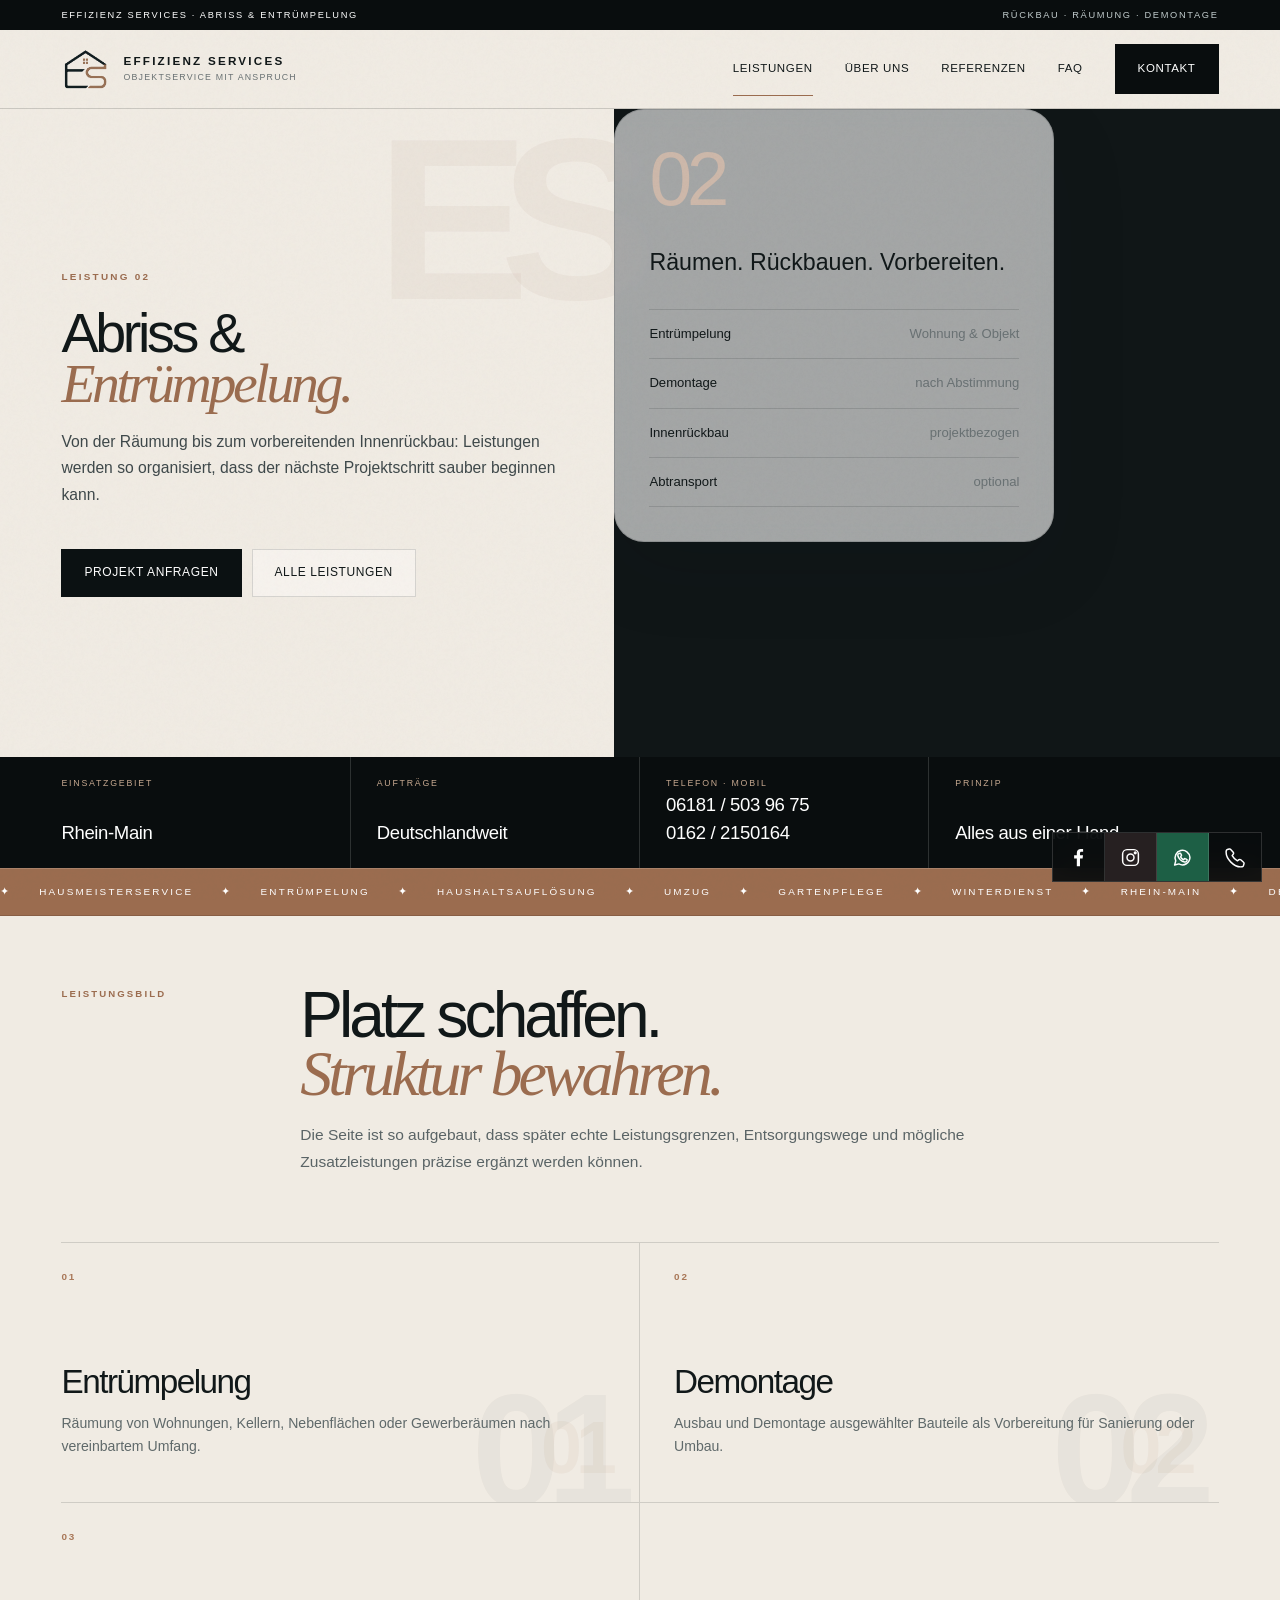
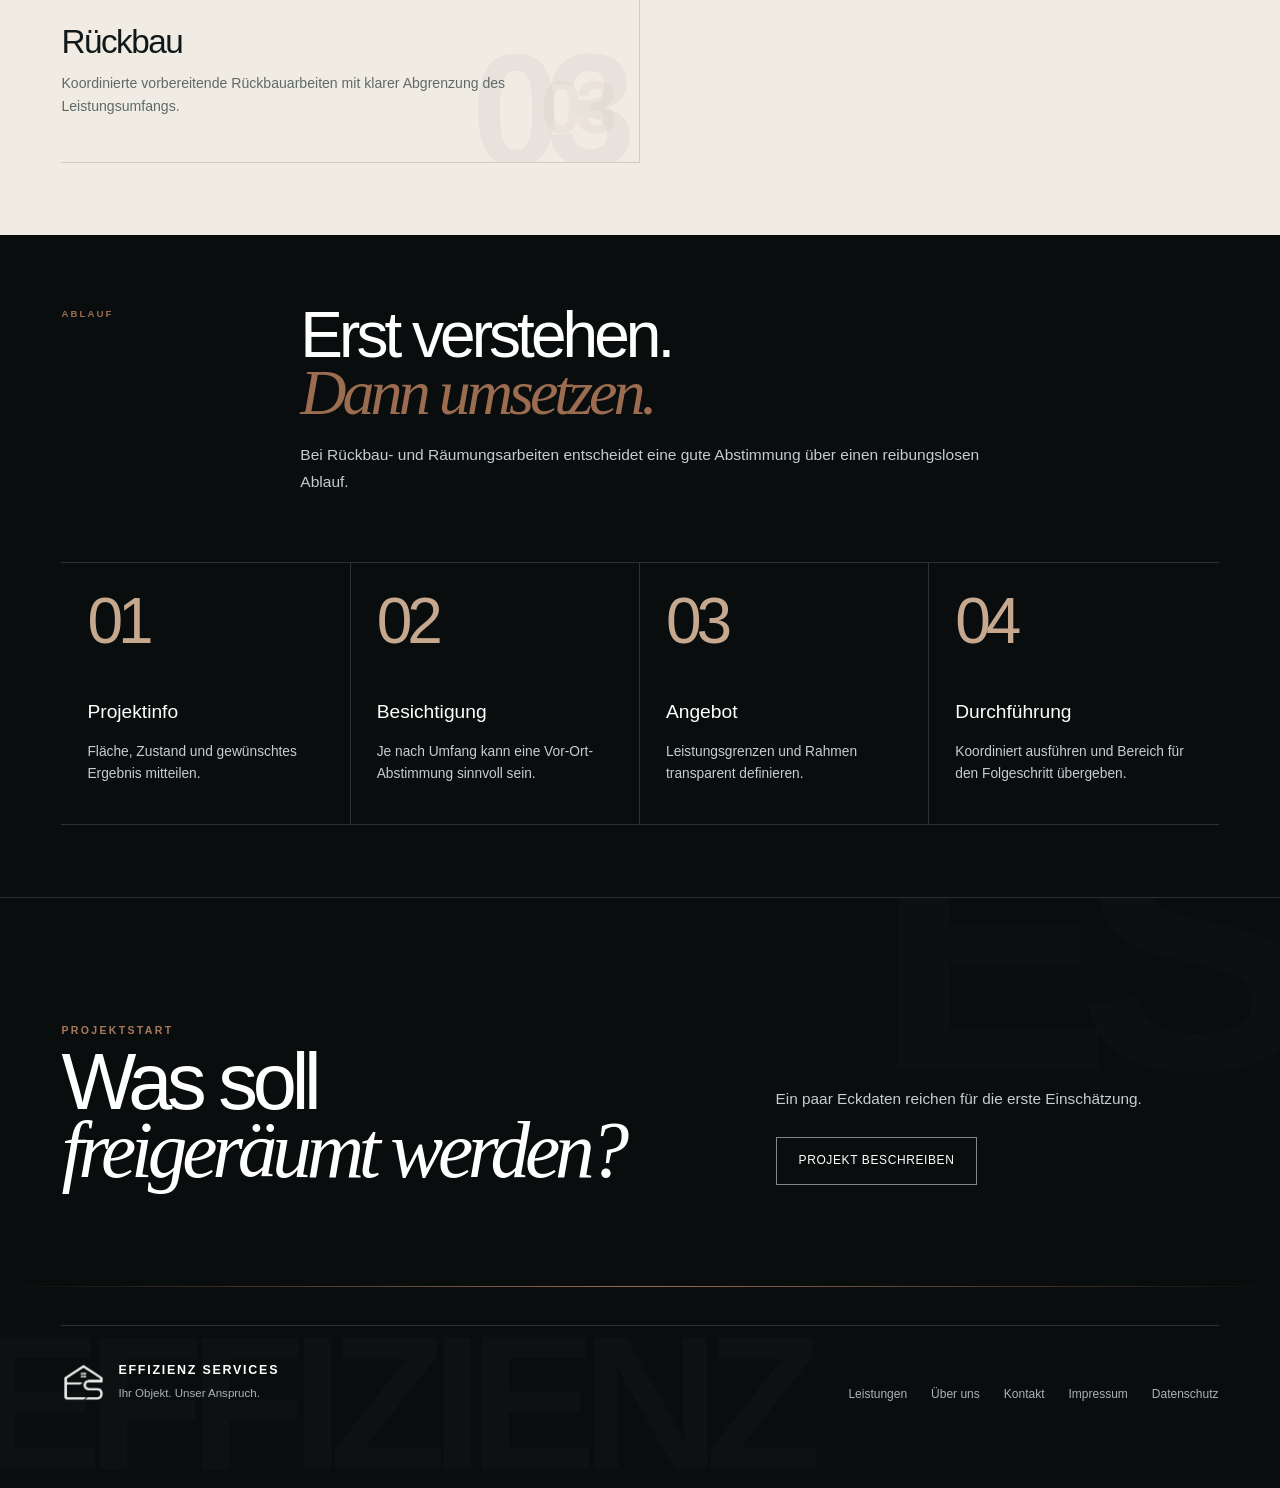
==== commit a1ac6dac: "Remove emoji arrows across site" ====
--- a/abriss-entruempelung/index.html
+++ b/abriss-entruempelung/index.html
@@ -1 +1 @@
-<!doctype html><html lang="de"><head><meta charset="utf-8"><meta name="viewport" content="width=device-width, initial-scale=1, viewport-fit=cover"><title>Abriss & Entrümpelung | Effizienz Services</title><meta name="description" content="Innenrückbau, Demontage und Entrümpelung – strukturiert geplant und sauber umgesetzt."><link rel="canonical" href="https://effizienz.pages.dev/abriss-entruempelung/"><link rel="icon" href="/Picture2.png"><link rel="stylesheet" href="/pages.css"><style>html body[data-page="abriss-entruempelung"] main .page-hero .cinematic-media{background-image:url('/IMG_6841.JPG?v=20260911c')!important;background-position:center center!important}html body[data-page="abriss-entruempelung"] main .page-hero .cinematic-media img{object-position:center center!important}</style></head><body><div class="noise"></div><div class="topline"><div class="wrap"><span>Effizienz Services · Abriss & Entrümpelung</span><span>Rückbau · Räumung · Demontage</span></div></div><header><div class="wrap nav"><a class="brand" href="/"><img src="/Picture2.png" alt="Effizienz Services Logo"><span class="brand-copy"><strong>Effizienz Services</strong><span>Objektservice mit Anspruch</span></span></a><button class="menu-btn" aria-label="Menü öffnen" aria-expanded="false"><span></span></button><nav><a class="active" href="/leistungen/">Leistungen</a><a href="/ueber-uns/">Über uns</a><a href="/referenzen/">Referenzen</a><a href="/faq/">FAQ</a><a class="nav-cta" href="/kontakt/">Kontakt ↗</a></nav></div></header><main><section class="page-hero"><div class="wrap hero-shell"><div class="hero-copy reveal"><div class="eyebrow">Leistung 02</div><h1>Abriss &<br><span class="serif">Entrümpelung.</span></h1><p>Von der Räumung bis zum vorbereitenden Innenrückbau: Leistungen werden so organisiert, dass der nächste Projektschritt sauber beginnen kann.</p><div class="hero-actions"><a class="btn dark" href="/kontakt/">Projekt anfragen ↗</a><a class="btn light" href="/leistungen/">Alle Leistungen</a></div></div><div class="hero-aside reveal"><img class="hero-mark" src="/Picture2.png" alt=""><div class="info-card"><div class="num">02</div><h3>Räumen. Rückbauen. Vorbereiten.</h3><div class="info-list"><span><b>Entrümpelung</b><em>Wohnung & Objekt</em></span><span><b>Demontage</b><em>nach Abstimmung</em></span><span><b>Innenrückbau</b><em>projektbezogen</em></span><span><b>Abtransport</b><em>optional</em></span></div></div></div></div></section><section class="content"><div class="wrap"><div class="section-head reveal"><div class="eyebrow">Leistungsbild</div><div><h2>Platz schaffen.<br><span class="serif">Struktur bewahren.</span></h2><p>Die Seite ist so aufgebaut, dass später echte Leistungsgrenzen, Entsorgungswege und mögliche Zusatzleistungen präzise ergänzt werden können.</p></div></div><div class="cards"><div class="card span4 reveal"><span class="kicker">01</span><div><h3>Entrümpelung</h3><p>Räumung von Wohnungen, Kellern, Nebenflächen oder Gewerberäumen nach vereinbartem Umfang.</p></div></div><div class="card span4 reveal"><span class="kicker">02</span><div><h3>Demontage</h3><p>Ausbau und Demontage ausgewählter Bauteile als Vorbereitung für Sanierung oder Umbau.</p></div></div><div class="card span4 reveal"><span class="kicker">03</span><div><h3>Rückbau</h3><p>Koordinierte vorbereitende Rückbauarbeiten mit klarer Abgrenzung des Leistungsumfangs.</p></div></div></div></div></section><section class="content dark-section"><div class="wrap"><div class="section-head reveal"><div class="eyebrow">Ablauf</div><div><h2>Erst verstehen.<br><span class="serif">Dann umsetzen.</span></h2><p>Bei Rückbau- und Räumungsarbeiten entscheidet eine gute Abstimmung über einen reibungslosen Ablauf.</p></div></div><div class="process-grid"><div class="process-card reveal"><span class="step">01</span><div><h3>Projektinfo</h3><p>Fläche, Zustand und gewünschtes Ergebnis mitteilen.</p></div></div><div class="process-card reveal"><span class="step">02</span><div><h3>Besichtigung</h3><p>Je nach Umfang kann eine Vor-Ort-Abstimmung sinnvoll sein.</p></div></div><div class="process-card reveal"><span class="step">03</span><div><h3>Angebot</h3><p>Leistungsgrenzen und Rahmen transparent definieren.</p></div></div><div class="process-card reveal"><span class="step">04</span><div><h3>Durchführung</h3><p>Koordiniert ausführen und Bereich für den Folgeschritt übergeben.</p></div></div></div></div></section><section class="cta"><div class="wrap"><div class="cta-shell reveal"><div><div class="eyebrow">Projektstart</div><h2>Was soll<br><span class="serif">freigeräumt werden?</span></h2></div><div><p>Ein paar Eckdaten reichen für die erste Einschätzung.</p><a class="btn" href="/kontakt/">Projekt beschreiben ↗</a></div></div></div></section></main><footer><div class="wrap footer-grid"><div class="footer-brand"><img src="/Picture2.png" alt=""><div><strong>Effizienz Services</strong><span>Ihr Objekt. Unser Anspruch.</span></div></div><div class="footer-links"><a href="/leistungen/">Leistungen</a><a href="/kontakt/">Kontakt</a><a href="/impressum/">Impressum</a><a href="/datenschutz/">Datenschutz</a><span>© <span id="year"></span></span></div></div></footer><script src="/site.js" defer></script><script>document.addEventListener('DOMContentLoaded',()=>{requestAnimationFrame(()=>{const hero=document.querySelector('body[data-page="abriss-entruempelung"] .page-hero .cinematic-media');const img=hero?.querySelector('img');if(hero){hero.style.setProperty('background-image','url("/IMG_6841.JPG?v=20260911c")','important');hero.style.setProperty('background-position','center center','important')}if(img){img.src='/IMG_6841.JPG?v=20260911c';img.srcset='';img.alt='Abriss und Entrümpelung – Projektaufnahme von ES Effizienz Services';img.removeAttribute('referrerpolicy');img.style.setProperty('object-position','center center','important')}})});</script></body></html>+<!doctype html><html lang="de"><head><meta charset="utf-8"><meta name="viewport" content="width=device-width, initial-scale=1, viewport-fit=cover"><title>Abriss & Entrümpelung | Effizienz Services</title><meta name="description" content="Innenrückbau, Demontage und Entrümpelung – strukturiert geplant und sauber umgesetzt."><link rel="canonical" href="https://effizienz.pages.dev/abriss-entruempelung/"><link rel="icon" href="/Picture2.png"><link rel="stylesheet" href="/pages.css"><style>html body[data-page="abriss-entruempelung"] main .page-hero .cinematic-media{background-image:url('/IMG_6841.JPG?v=20260911c')!important;background-position:center center!important}html body[data-page="abriss-entruempelung"] main .page-hero .cinematic-media img{object-position:center center!important}</style></head><body><div class="noise"></div><div class="topline"><div class="wrap"><span>Effizienz Services · Abriss & Entrümpelung</span><span>Rückbau · Räumung · Demontage</span></div></div><header><div class="wrap nav"><a class="brand" href="/"><img src="/Picture2.png" alt="Effizienz Services Logo"><span class="brand-copy"><strong>Effizienz Services</strong><span>Objektservice mit Anspruch</span></span></a><button class="menu-btn" aria-label="Menü öffnen" aria-expanded="false"><span></span></button><nav><a class="active" href="/leistungen/">Leistungen</a><a href="/ueber-uns/">Über uns</a><a href="/referenzen/">Referenzen</a><a href="/faq/">FAQ</a><a class="nav-cta" href="/kontakt/">Kontakt</a></nav></div></header><main><section class="page-hero"><div class="wrap hero-shell"><div class="hero-copy reveal"><div class="eyebrow">Leistung 02</div><h1>Abriss &<br><span class="serif">Entrümpelung.</span></h1><p>Von der Räumung bis zum vorbereitenden Innenrückbau: Leistungen werden so organisiert, dass der nächste Projektschritt sauber beginnen kann.</p><div class="hero-actions"><a class="btn dark" href="/kontakt/">Projekt anfragen</a><a class="btn light" href="/leistungen/">Alle Leistungen</a></div></div><div class="hero-aside reveal"><img class="hero-mark" src="/Picture2.png" alt=""><div class="info-card"><div class="num">02</div><h3>Räumen. Rückbauen. Vorbereiten.</h3><div class="info-list"><span><b>Entrümpelung</b><em>Wohnung & Objekt</em></span><span><b>Demontage</b><em>nach Abstimmung</em></span><span><b>Innenrückbau</b><em>projektbezogen</em></span><span><b>Abtransport</b><em>optional</em></span></div></div></div></div></section><section class="content"><div class="wrap"><div class="section-head reveal"><div class="eyebrow">Leistungsbild</div><div><h2>Platz schaffen.<br><span class="serif">Struktur bewahren.</span></h2><p>Die Seite ist so aufgebaut, dass später echte Leistungsgrenzen, Entsorgungswege und mögliche Zusatzleistungen präzise ergänzt werden können.</p></div></div><div class="cards"><div class="card span4 reveal"><span class="kicker">01</span><div><h3>Entrümpelung</h3><p>Räumung von Wohnungen, Kellern, Nebenflächen oder Gewerberäumen nach vereinbartem Umfang.</p></div></div><div class="card span4 reveal"><span class="kicker">02</span><div><h3>Demontage</h3><p>Ausbau und Demontage ausgewählter Bauteile als Vorbereitung für Sanierung oder Umbau.</p></div></div><div class="card span4 reveal"><span class="kicker">03</span><div><h3>Rückbau</h3><p>Koordinierte vorbereitende Rückbauarbeiten mit klarer Abgrenzung des Leistungsumfangs.</p></div></div></div></div></section><section class="content dark-section"><div class="wrap"><div class="section-head reveal"><div class="eyebrow">Ablauf</div><div><h2>Erst verstehen.<br><span class="serif">Dann umsetzen.</span></h2><p>Bei Rückbau- und Räumungsarbeiten entscheidet eine gute Abstimmung über einen reibungslosen Ablauf.</p></div></div><div class="process-grid"><div class="process-card reveal"><span class="step">01</span><div><h3>Projektinfo</h3><p>Fläche, Zustand und gewünschtes Ergebnis mitteilen.</p></div></div><div class="process-card reveal"><span class="step">02</span><div><h3>Besichtigung</h3><p>Je nach Umfang kann eine Vor-Ort-Abstimmung sinnvoll sein.</p></div></div><div class="process-card reveal"><span class="step">03</span><div><h3>Angebot</h3><p>Leistungsgrenzen und Rahmen transparent definieren.</p></div></div><div class="process-card reveal"><span class="step">04</span><div><h3>Durchführung</h3><p>Koordiniert ausführen und Bereich für den Folgeschritt übergeben.</p></div></div></div></div></section><section class="cta"><div class="wrap"><div class="cta-shell reveal"><div><div class="eyebrow">Projektstart</div><h2>Was soll<br><span class="serif">freigeräumt werden?</span></h2></div><div><p>Ein paar Eckdaten reichen für die erste Einschätzung.</p><a class="btn" href="/kontakt/">Projekt beschreiben</a></div></div></div></section></main><footer><div class="wrap footer-grid"><div class="footer-brand"><img src="/Picture2.png" alt=""><div><strong>Effizienz Services</strong><span>Ihr Objekt. Unser Anspruch.</span></div></div><div class="footer-links"><a href="/leistungen/">Leistungen</a><a href="/kontakt/">Kontakt</a><a href="/impressum/">Impressum</a><a href="/datenschutz/">Datenschutz</a><span>© <span id="year"></span></span></div></div></footer><script src="/site.js" defer></script><script>document.addEventListener('DOMContentLoaded',()=>{requestAnimationFrame(()=>{const hero=document.querySelector('body[data-page="abriss-entruempelung"] .page-hero .cinematic-media');const img=hero?.querySelector('img');if(hero){hero.style.setProperty('background-image','url("/IMG_6841.JPG?v=20260911c")','important');hero.style.setProperty('background-position','center center','important')}if(img){img.src='/IMG_6841.JPG?v=20260911c';img.srcset='';img.alt='Abriss und Entrümpelung – Projektaufnahme von ES Effizienz Services';img.removeAttribute('referrerpolicy');img.style.setProperty('object-position','center center','important')}})});</script></body></html>
